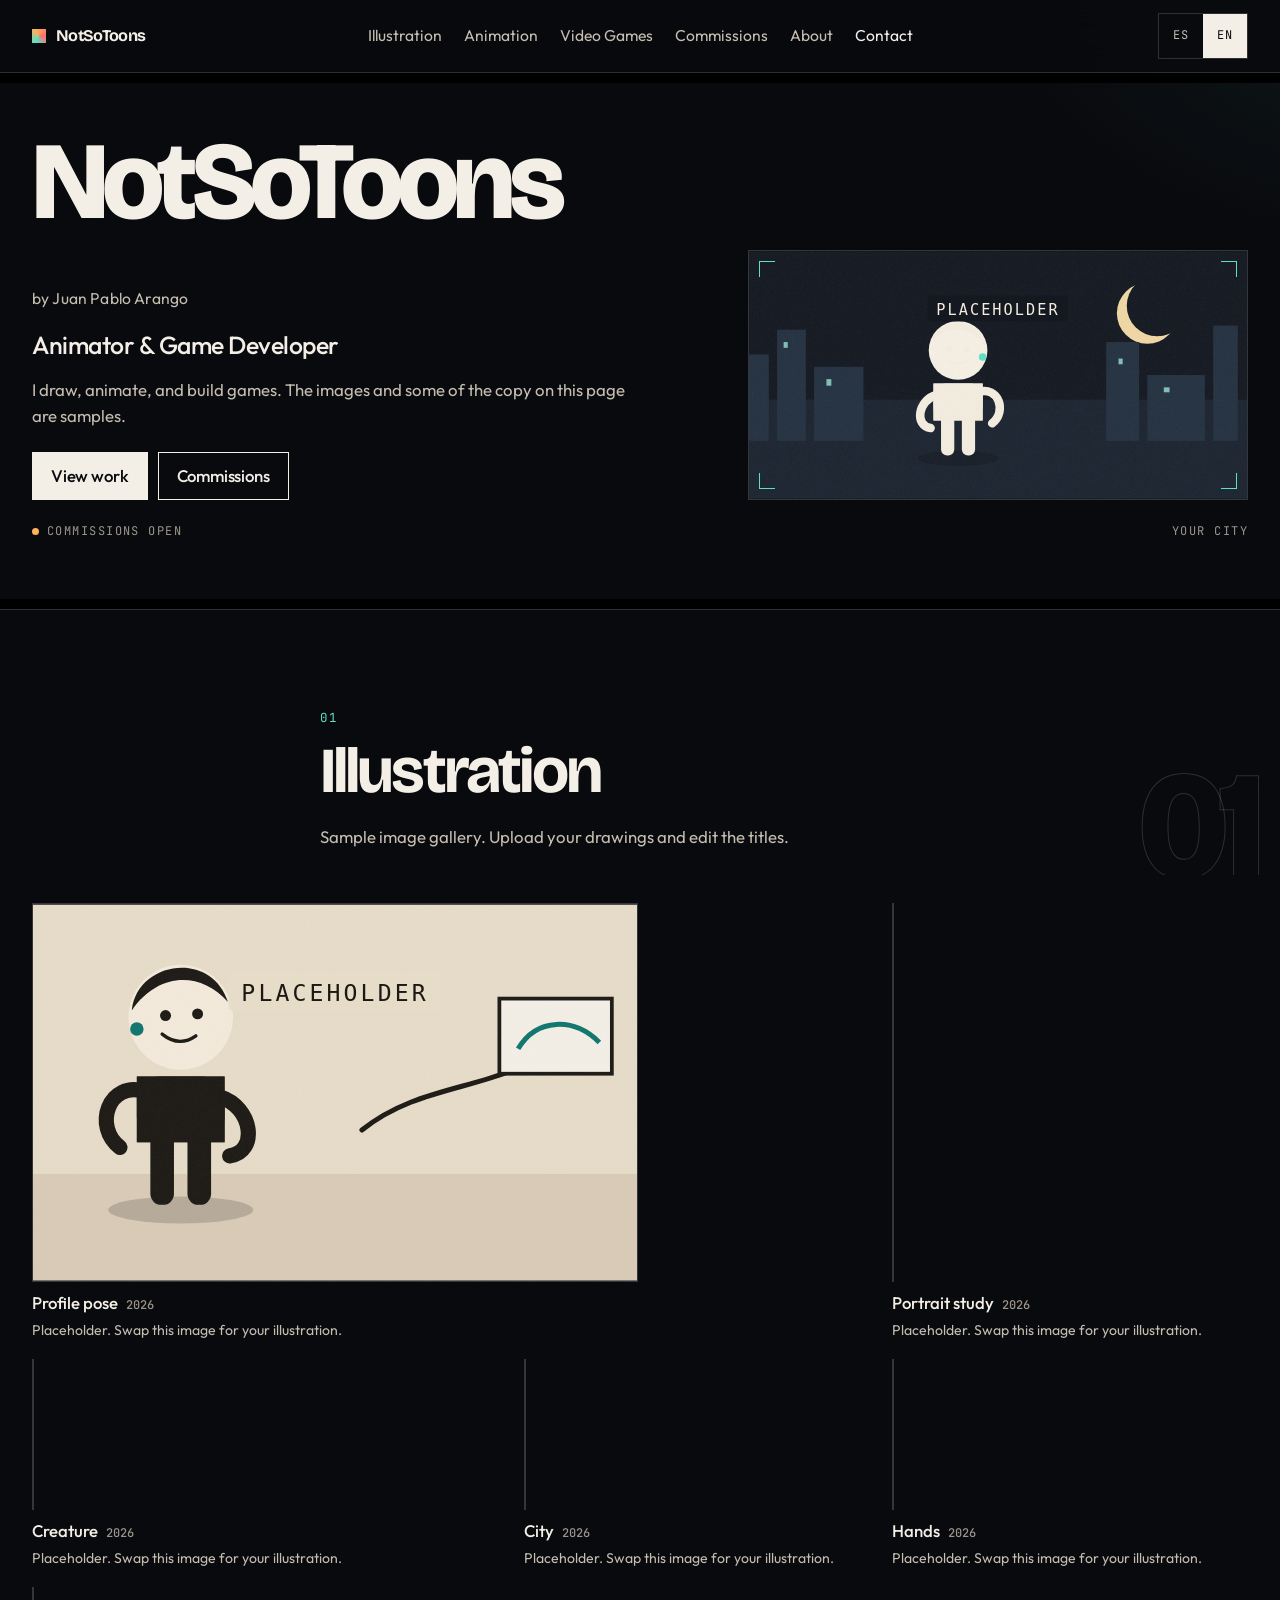
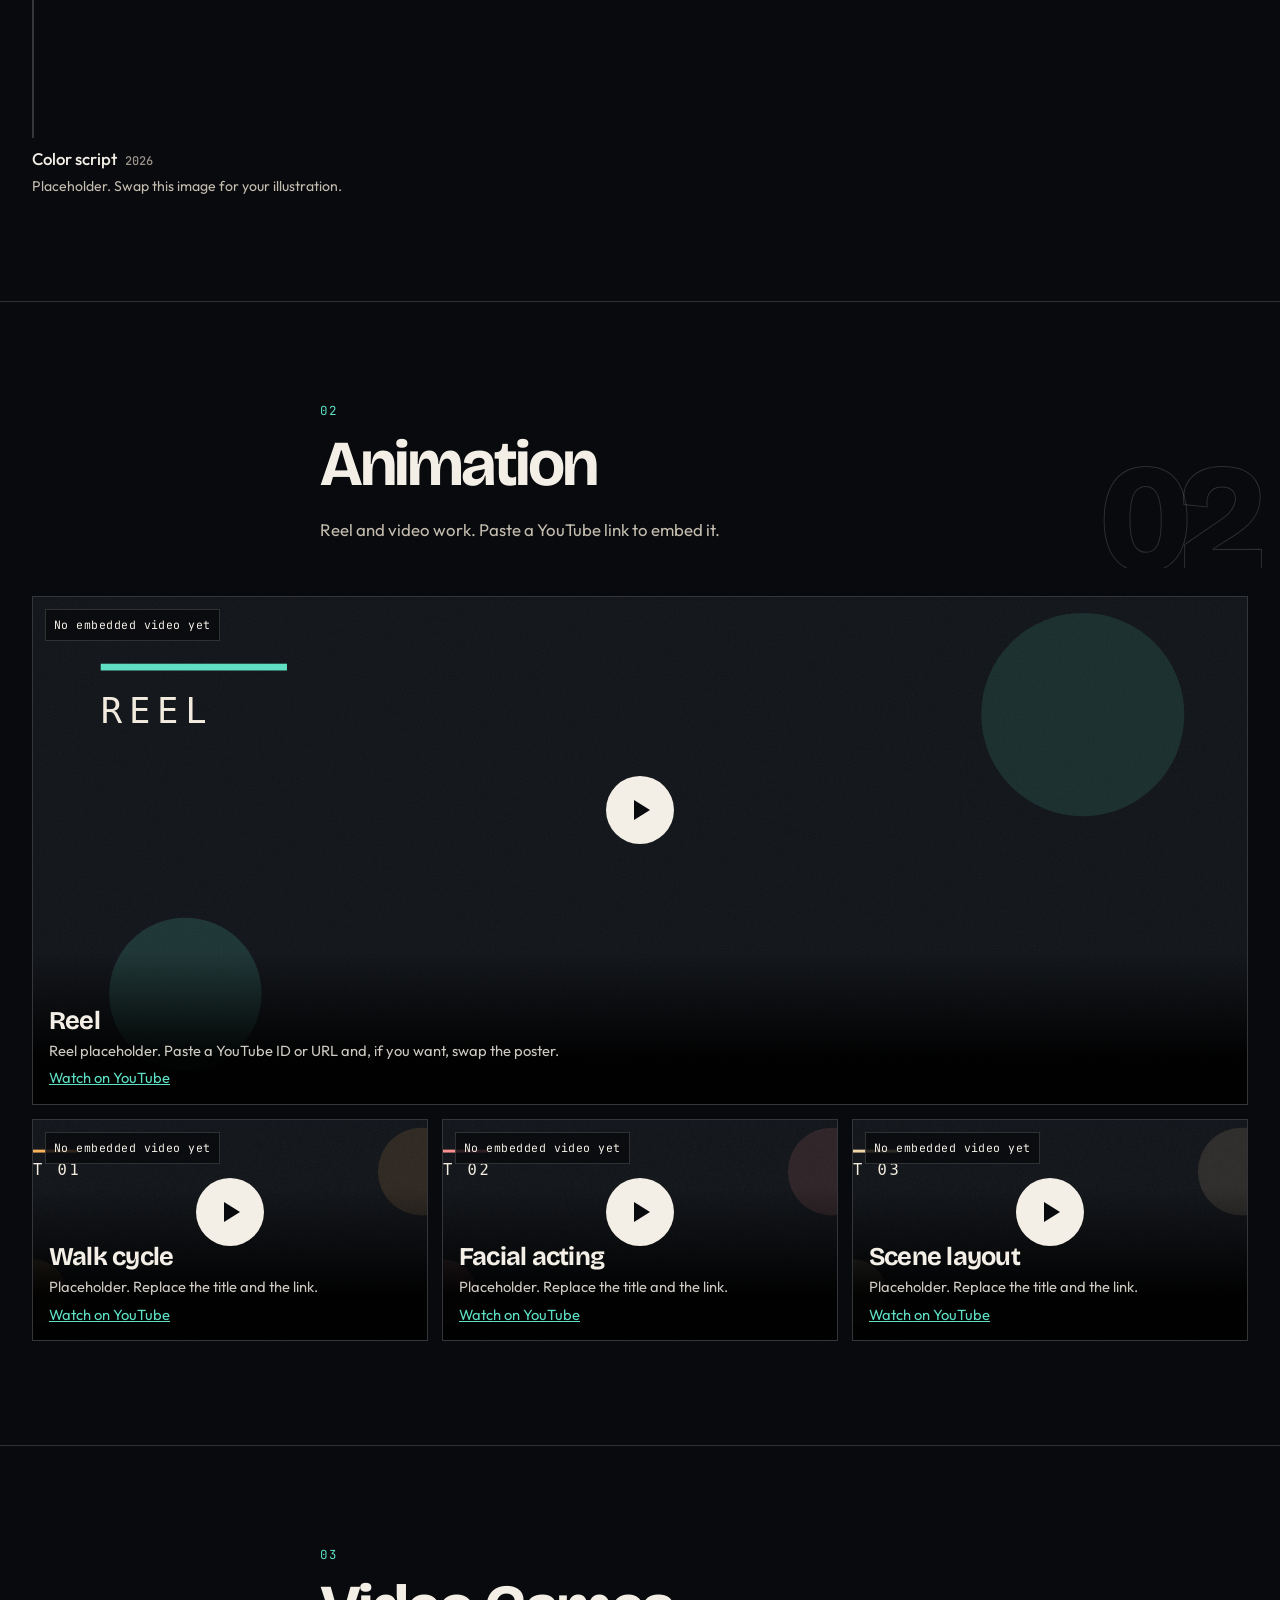
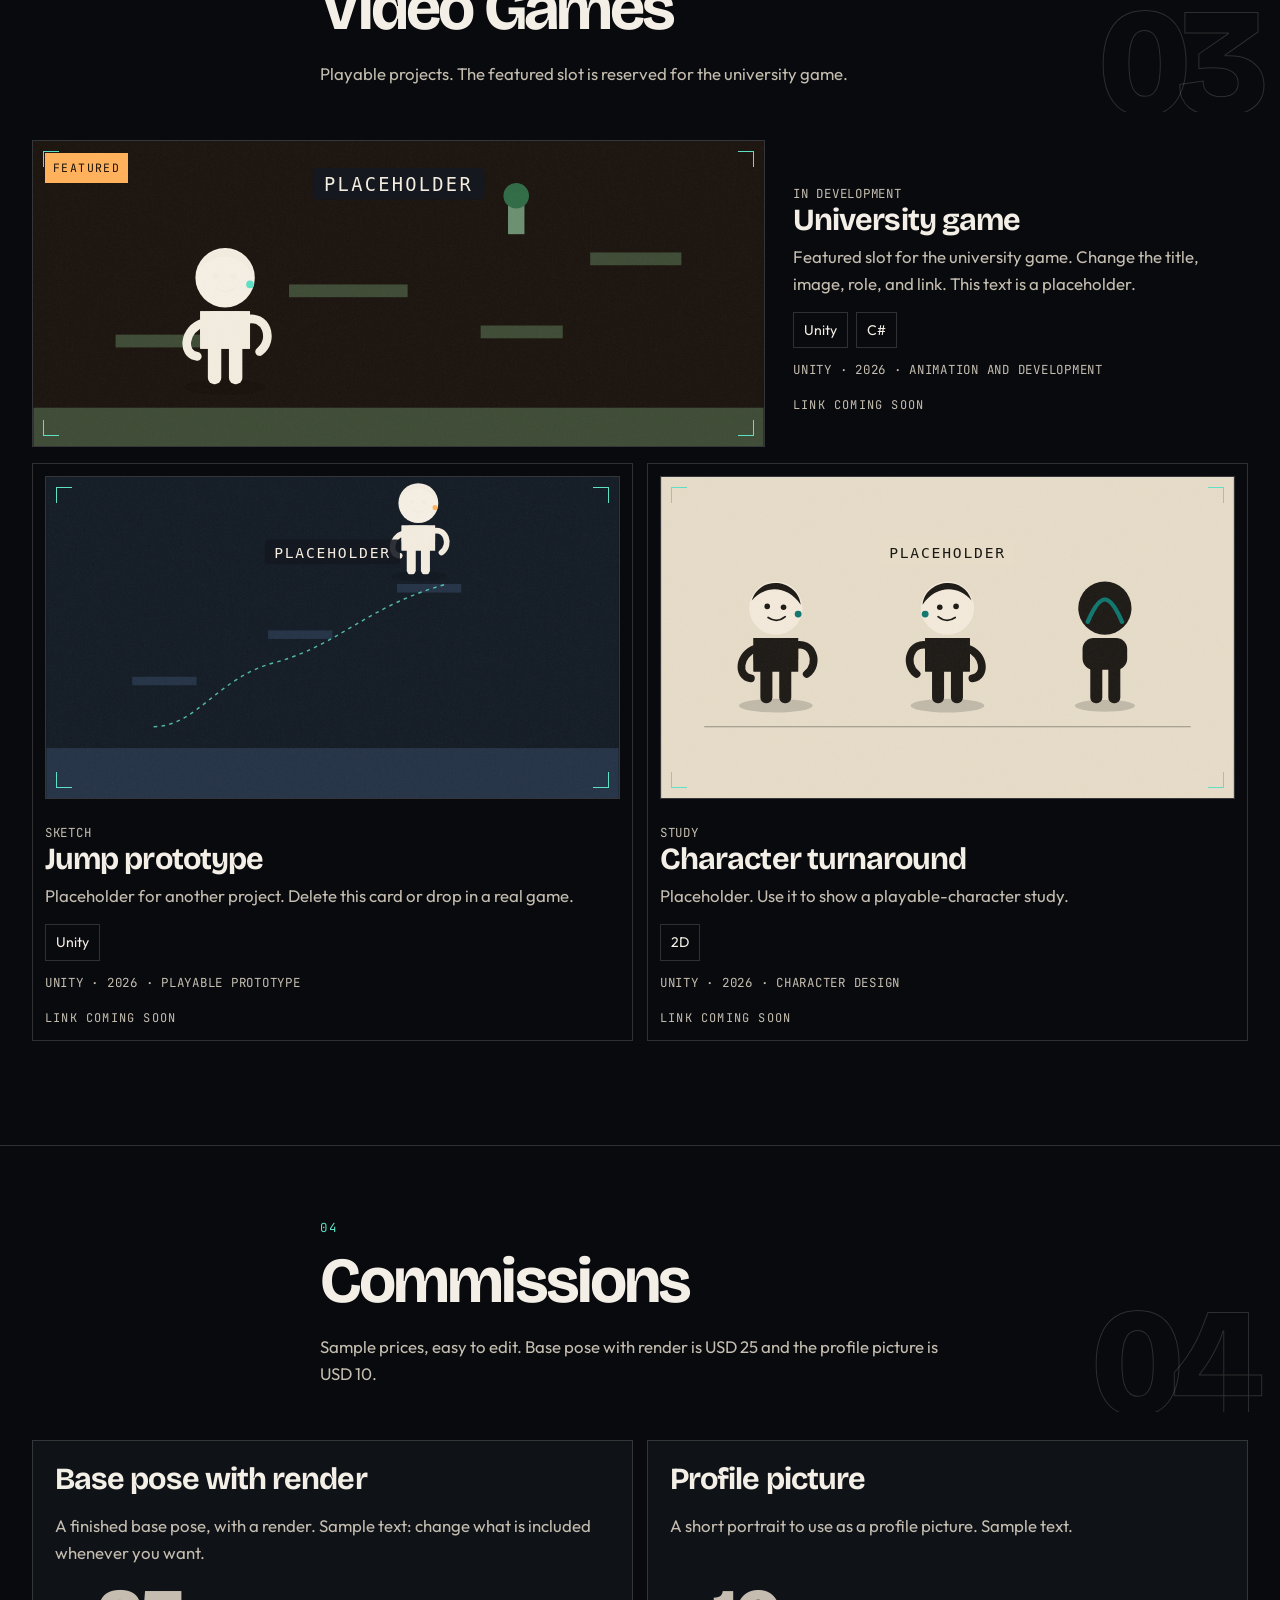
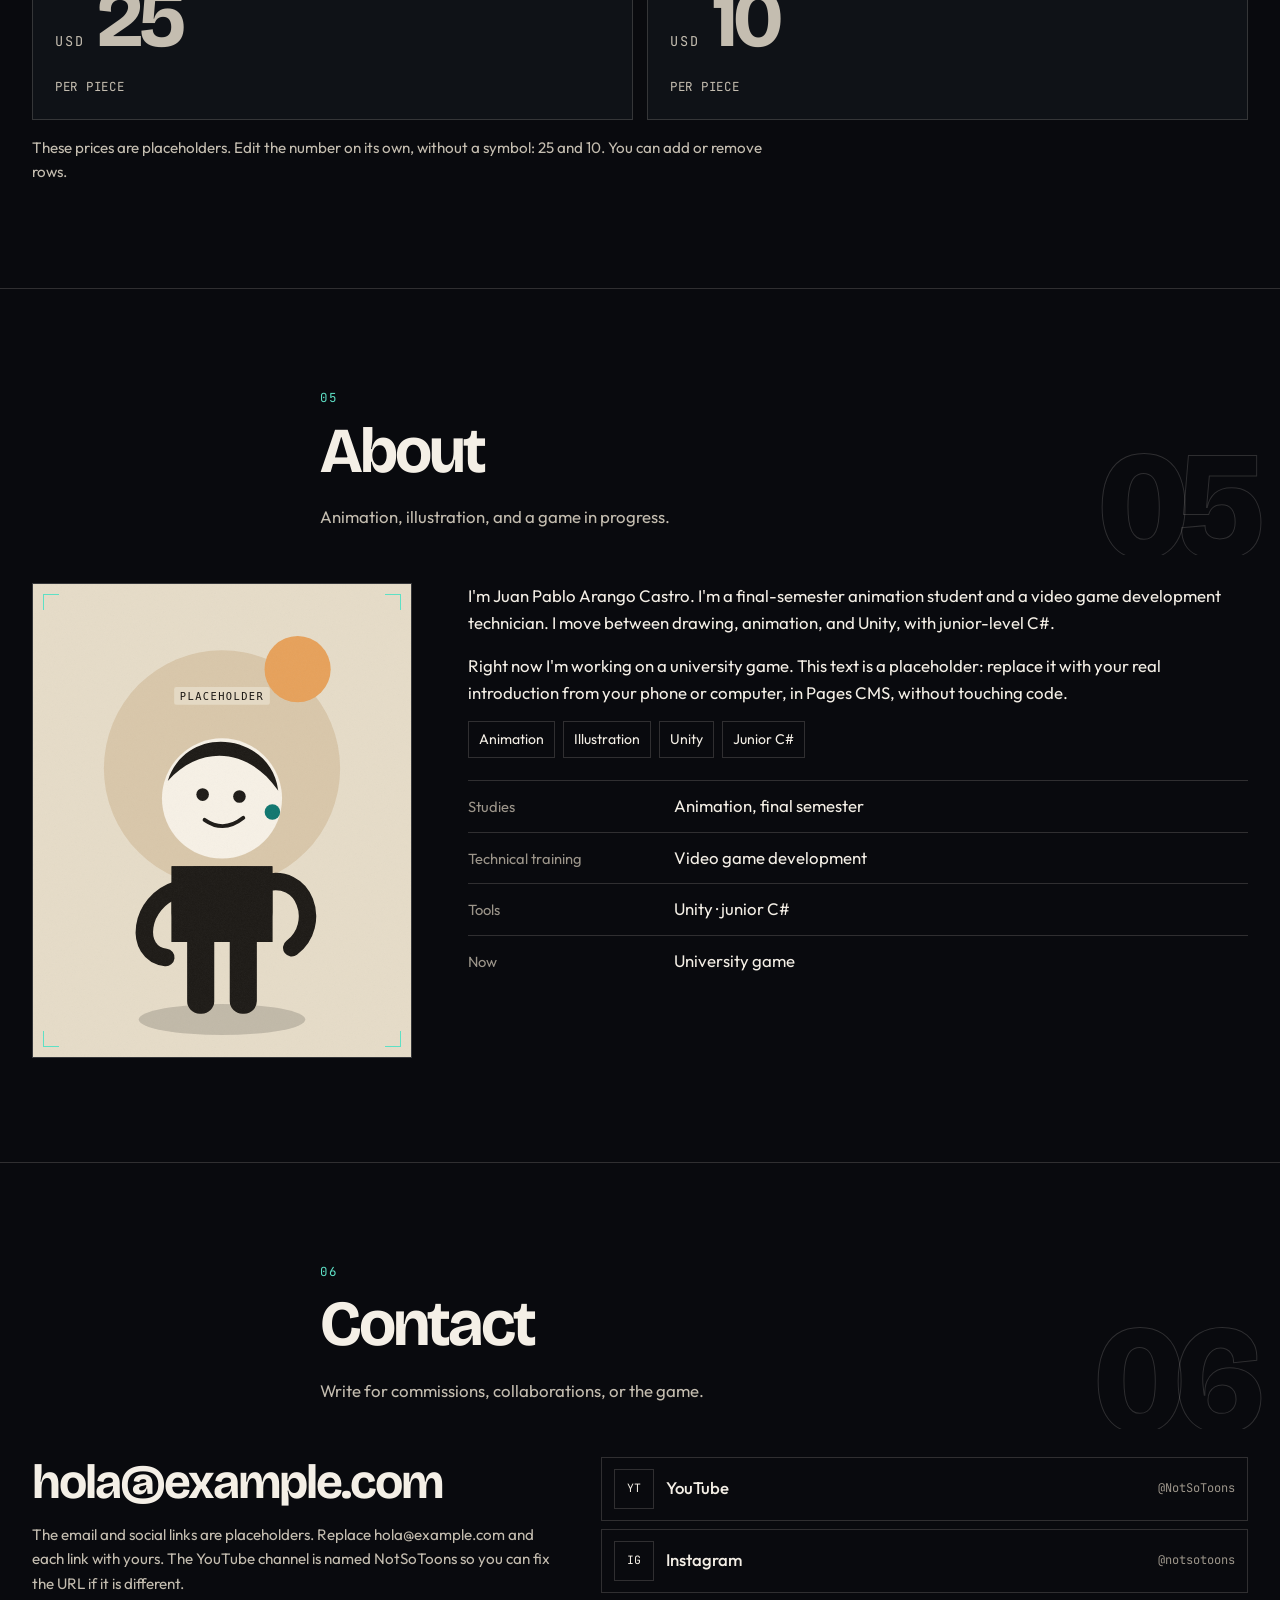
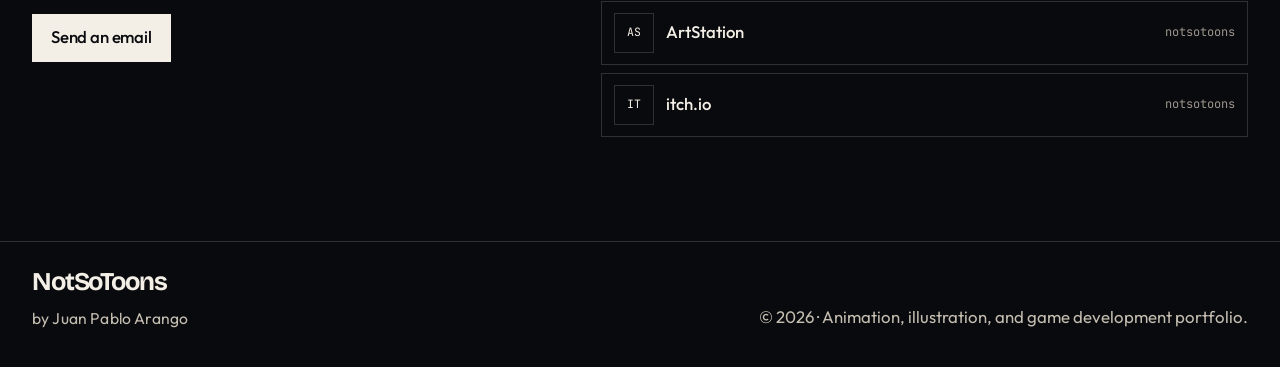
==== index.html @ 49930f0c "Add the bilingual NotSoToons portfolio. Static GitHub Pages site with Spanish/English detection, edi" ====
<!DOCTYPE html>
<html lang="en">
<head>
  <meta charset="utf-8">
  <meta name="viewport" content="width=device-width, initial-scale=1">
  <script>
    (function () {
      var saved = null;
      try { saved = localStorage.getItem("notsotoons-lang"); } catch (e) {}
      var navLang = navigator.language || (navigator.languages && navigator.languages[0]) || "";
      var lang = saved === "es" || saved === "en" ? saved : (String(navLang).toLowerCase().indexOf("es") === 0 ? "es" : "en");
      document.documentElement.lang = lang;
      document.documentElement.dataset.lang = lang;
    })();
  </script>
  <title>NotSoToons — Juan Pablo Arango</title>
  <meta name="description" content="Portafolio de Juan Pablo Arango (NotSoToons): ilustración, animación y videojuegos. Portfolio of illustration, animation, and game development.">
  <meta name="color-scheme" content="dark">
  <meta name="theme-color" content="#090a0e">
  <meta property="og:title" content="NotSoToons">
  <meta property="og:description" content="Portafolio de Juan Pablo Arango: ilustración, animación y videojuegos. Illustration, animation, and game development.">
  <meta property="og:type" content="website">
  <link rel="icon" href="favicon.svg" type="image/svg+xml">
  <link rel="preconnect" href="https://fonts.googleapis.com">
  <link rel="preconnect" href="https://fonts.gstatic.com" crossorigin>
  <link href="https://fonts.googleapis.com/css2?family=Bricolage+Grotesque:opsz,wght@12..96,600;12..96,700;12..96,800&family=JetBrains+Mono:wght@400;500&family=Outfit:wght@300;400;500;600&display=swap" rel="stylesheet">
  <link rel="stylesheet" href="css/styles.css">
</head>
<body>
  <a class="skip" href="#content">
    <span class="only-es">Saltar al contenido</span>
    <span class="only-en">Skip to content</span>
  </a>
  <header class="nav">
    <div class="nav-bar wrap">
      <a class="brand" href="#top">
        <span class="mark" aria-hidden="true"></span>
        <span class="brand-name">NotSoToons</span>
      </a>
      <nav id="nav-links" class="nav-links" aria-label="Secciones / Sections">
        <a href="#illustration" data-nav="illustration"><span class="only-es">Ilustración</span><span class="only-en">Illustration</span></a>
        <a href="#animation" data-nav="animation"><span class="only-es">Animación</span><span class="only-en">Animation</span></a>
        <a href="#games" data-nav="games"><span class="only-es">Videojuegos</span><span class="only-en">Video Games</span></a>
        <a href="#commissions" data-nav="commissions"><span class="only-es">Encargos</span><span class="only-en">Commissions</span></a>
        <a href="#about" data-nav="about"><span class="only-es">Acerca de</span><span class="only-en">About</span></a>
        <a href="#contact" data-nav="contact"><span class="only-es">Contacto</span><span class="only-en">Contact</span></a>
      </nav>
      <div class="nav-tools">
        <div class="lang" role="radiogroup" aria-label="Idioma / Language">
          <button type="button" role="radio" data-set-lang="es" aria-checked="false" aria-label="Español">ES</button>
          <button type="button" role="radio" data-set-lang="en" aria-checked="false" aria-label="English">EN</button>
        </div>
        <button class="menu-btn" type="button" aria-expanded="false" aria-controls="nav-links">
          <span class="bars" aria-hidden="true"></span>
          <span class="sr-only"><span class="only-es">Menú</span><span class="only-en">Menu</span></span>
        </button>
      </div>
    </div>
  </header>
  <main id="content" tabindex="-1">
    <p id="status" class="status">
      <span class="only-es">Cargando portafolio…</span>
      <span class="only-en">Loading portfolio…</span>
    </p>
    <div id="app"></div>
    <noscript>
      <p class="noscript">Activa JavaScript para ver el portafolio. / Enable JavaScript to view the portfolio.</p>
    </noscript>
  </main>
  <footer id="footer" class="site-footer"></footer>
  <dialog id="lightbox" aria-labelledby="lightbox-cap">
    <button type="button" class="lb-close" data-lightbox="close"><span class="only-es">Cerrar</span><span class="only-en">Close</span></button>
    <img id="lightbox-img" alt="">
    <figcaption id="lightbox-cap"></figcaption>
    <div class="lb-bar">
      <button type="button" data-lightbox="prev"><span class="only-es">Anterior</span><span class="only-en">Previous</span></button>
      <p class="lb-count" id="lightbox-count"></p>
      <button type="button" data-lightbox="next"><span class="only-es">Siguiente</span><span class="only-en">Next</span></button>
    </div>
  </dialog>
  <p id="lang-status" class="sr-only" aria-live="polite"></p>
  <script src="js/nts.js" defer></script>
  <script src="js/app.js" defer></script>
</body>
</html>
---- css/styles.css ----
:root {
  --bg: #090a0e;
  --bg-2: #12141a;
  --text: #f4efe6;
  --muted: #c4bdb0;
  --faint: #9c958a;
  --line: rgba(244, 239, 230, 0.16);
  --cyan: #5ee0c5;
  --amber: #ffb25b;
  --tick: #5ee0c5;
  --display: "Bricolage Grotesque", "Avenir Next", "Segoe UI", sans-serif;
  --body: "Outfit", "Avenir Next", "Segoe UI", sans-serif;
  --mono: "JetBrains Mono", ui-monospace, SFMono-Regular, Menlo, Consolas, monospace;
  --wrap: 1480px;
  --nav: 72px;
  color-scheme: dark;
}

* { box-sizing: border-box; }

html { scroll-behavior: smooth; }

body {
  margin: 0;
  background:
    radial-gradient(900px 420px at 8% -10%, rgba(255, 178, 91, 0.09), transparent 55%),
    radial-gradient(800px 480px at 110% 0%, rgba(94, 224, 197, 0.07), transparent 50%),
    var(--bg);
  color: var(--text);
  font-family: var(--body);
  font-size: 1.05rem;
  line-height: 1.6;
  font-weight: 400;
  overflow-x: clip;
  padding-left: env(safe-area-inset-left);
  padding-right: env(safe-area-inset-right);
}

img { max-width: 100%; display: block; }

button, input { font: inherit; color: inherit; }

a { color: inherit; }

h1, h2, h3, p { margin: 0; }

::selection { background: var(--cyan); color: #08211c; }

:focus-visible {
  outline: 2px solid var(--cyan);
  outline-offset: 3px;
}

.skip {
  position: absolute;
  left: 12px;
  top: -48px;
  z-index: 80;
  background: var(--text);
  color: var(--bg);
  padding: 10px 14px;
  text-decoration: none;
}

.skip:focus { top: 12px; }

.sr-only {
  position: absolute;
  width: 1px;
  height: 1px;
  padding: 0;
  margin: -1px;
  overflow: hidden;
  clip: rect(0, 0, 0, 0);
  white-space: nowrap;
  border: 0;
}

html[data-lang="es"] .only-en { display: none; }
html[data-lang="en"] .only-es { display: none; }

.wrap {
  width: min(var(--wrap), calc(100% - 32px));
  margin-inline: auto;
}

@media (min-width: 800px) {
  .wrap { width: min(var(--wrap), calc(100% - 64px)); }
}

.nav {
  position: sticky;
  top: 0;
  z-index: 40;
  background: rgba(9, 10, 14, 0.92);
  backdrop-filter: blur(16px);
  -webkit-backdrop-filter: blur(16px);
  border-bottom: 1px solid var(--line);
  padding-top: env(safe-area-inset-top);
}

.nav-bar {
  position: relative;
  display: flex;
  align-items: center;
  gap: 12px;
  min-height: var(--nav);
}

.brand {
  display: inline-flex;
  align-items: center;
  gap: 10px;
  text-decoration: none;
  min-width: 0;
  margin-right: auto;
}

.mark {
  width: 14px;
  height: 14px;
  flex: 0 0 auto;
  background: conic-gradient(from 210deg, var(--cyan), var(--amber), #ff6d6d, var(--cyan));
}

.brand-name {
  font-family: var(--display);
  font-weight: 700;
  letter-spacing: -0.04em;
  font-size: 1.02rem;
  white-space: nowrap;
}

.nav-tools { display: flex; align-items: center; gap: 8px; flex: 0 0 auto; }

.lang {
  display: inline-flex;
  border: 1px solid var(--line);
}

.lang button {
  min-width: 44px;
  min-height: 44px;
  border: 0;
  background: transparent;
  color: var(--muted);
  font-family: var(--mono);
  font-size: 0.75rem;
  letter-spacing: 0.08em;
  cursor: pointer;
}

.lang button[aria-checked="true"],
html[data-lang="es"] .lang [data-set-lang="es"],
html[data-lang="en"] .lang [data-set-lang="en"] {
  background: var(--text);
  color: var(--bg);
}

.menu-btn {
  width: 44px;
  height: 44px;
  display: grid;
  place-items: center;
  border: 1px solid var(--line);
  background: transparent;
  cursor: pointer;
}

.bars {
  width: 16px;
  height: 1px;
  background: currentColor;
  box-shadow: 0 -5px 0 currentColor, 0 5px 0 currentColor;
  display: block;
}

body.nav-open .bars { box-shadow: none; transform: rotate(45deg); }

body.nav-open .bars::after {
  content: "";
  display: block;
  width: 16px;
  height: 1px;
  background: currentColor;
  transform: rotate(90deg);
}

.nav-links {
  display: none;
  position: absolute;
  left: 0;
  right: 0;
  top: 100%;
  flex-direction: column;
  background: #090a0e;
  border-bottom: 1px solid var(--line);
  padding: 6px 22px 16px;
  z-index: 41;
}

body.nav-open .nav-links { display: flex; }

.nav-links a {
  text-decoration: none;
  padding: 14px 0;
  border-bottom: 1px solid var(--line);
  font-family: var(--display);
  font-size: 1.45rem;
  letter-spacing: -0.03em;
}

.nav-links a.is-active { color: var(--cyan); }

@media (min-width: 1100px) {
  .nav-bar {
    display: grid;
    grid-template-columns: 1fr auto 1fr;
    gap: 20px;
  }

  .brand { margin-right: 0; }

  .nav-tools { justify-self: end; }

  .menu-btn { display: none; }

  .nav-links {
    display: flex;
    position: static;
    flex-direction: row;
    align-items: center;
    gap: 22px;
    background: transparent;
    border: 0;
    padding: 0;
  }

  .nav-links a {
    padding: 0;
    border: 0;
    font-family: var(--body);
    font-size: 0.98rem;
    letter-spacing: 0;
    color: var(--muted);
  }

  .nav-links a.is-active { color: var(--text); }
}

.status, .noscript {
  min-height: 30vh;
  display: grid;
  place-items: center;
  text-align: center;
  color: var(--muted);
  padding: 48px 16px;
}

.status.is-error { color: #ffb4a8; }

.hero {
  display: flex;
  flex-direction: column;
  justify-content: center;
  padding: 28px 0 36px;
}

@media (min-width: 1100px) {
  .hero {
    min-height: min(calc(100vw / 2.39), 92vh);
    padding: 18px 0 22px;
    box-shadow: inset 0 10px 0 #000, inset 0 -10px 0 #000;
  }
}

.hero-title {
  font-family: var(--display);
  font-weight: 800;
  font-size: clamp(2.7rem, 8.6vw, 8.2rem);
  line-height: 0.84;
  letter-spacing: -0.055em;
  white-space: nowrap;
}

.hero-grid {
  display: grid;
  gap: 22px;
  margin-top: 18px;
}

@media (min-width: 1100px) {
  .hero-grid {
    grid-template-columns: minmax(0, 1.15fr) minmax(280px, 0.85fr);
    gap: 40px;
    align-items: end;
    margin-top: 22px;
  }
}

.credit {
  margin-top: 12px;
  color: var(--muted);
  font-size: 0.98rem;
  letter-spacing: 0.01em;
}

.tagline {
  margin-top: 14px;
  font-size: clamp(1.15rem, 2vw, 1.55rem);
  font-weight: 500;
  letter-spacing: -0.02em;
}

.hero-lead {
  margin-top: 12px;
  max-width: 38rem;
  color: var(--muted);
}

.cta-row {
  display: flex;
  flex-wrap: wrap;
  gap: 10px;
  margin-top: 22px;
}

.btn {
  display: inline-flex;
  align-items: center;
  justify-content: center;
  min-height: 48px;
  padding: 0 18px;
  background: var(--text);
  color: var(--bg);
  text-decoration: none;
  border: 1px solid var(--text);
  font-weight: 500;
  letter-spacing: -0.01em;
}

.btn.ghost { background: transparent; color: var(--text); }

@media (hover: hover) {
  .btn:hover { background: transparent; color: var(--text); }
  .btn.ghost:hover { background: var(--text); color: var(--bg); }
}

.hero-frame,
.feature-media,
.frame,
.player {
  position: relative;
  overflow: hidden;
  background: #101218;
  border: 1px solid var(--line);
}

.hero-frame { aspect-ratio: 16 / 9; }

@media (min-width: 1100px) {
  .hero-frame { aspect-ratio: 2 / 1; }
}

.hero-frame img,
.feature-media img,
.frame img,
.player img {
  position: absolute;
  inset: 0;
  width: 100%;
  height: 100%;
  object-fit: cover;
}

img.is-broken { opacity: 0; }

.hero-foot {
  display: flex;
  flex-wrap: wrap;
  gap: 8px 22px;
  justify-content: space-between;
  margin-top: 22px;
  color: var(--faint);
  font-family: var(--mono);
  font-size: 0.75rem;
  letter-spacing: 0.12em;
  text-transform: uppercase;
}

.avail { display: inline-flex; align-items: center; gap: 8px; }

.dot {
  width: 7px;
  height: 7px;
  border-radius: 50%;
  background: var(--amber);
}

.marks::before {
  content: "";
  position: absolute;
  inset: 10px;
  z-index: 1;
  pointer-events: none;
  background:
    linear-gradient(var(--tick), var(--tick)) left top / 16px 1px no-repeat,
    linear-gradient(var(--tick), var(--tick)) left top / 1px 16px no-repeat,
    linear-gradient(var(--tick), var(--tick)) right top / 16px 1px no-repeat,
    linear-gradient(var(--tick), var(--tick)) right top / 1px 16px no-repeat,
    linear-gradient(var(--tick), var(--tick)) left bottom / 16px 1px no-repeat,
    linear-gradient(var(--tick), var(--tick)) left bottom / 1px 16px no-repeat,
    linear-gradient(var(--tick), var(--tick)) right bottom / 16px 1px no-repeat,
    linear-gradient(var(--tick), var(--tick)) right bottom / 1px 16px no-repeat;
}

.block { scroll-margin-top: 84px; }

.chapter {
  position: relative;
  overflow: hidden;
  padding: 3.25rem 0 0.35rem;
  border-top: 1px solid var(--line);
}

@media (min-width: 1100px) {
  .chapter {
    min-height: clamp(200px, calc(100vw / 4.8), 300px);
    display: flex;
    align-items: flex-end;
    padding: 1.4rem 0 1.5rem;
  }
}

.index-small {
  margin: 0;
  font-family: var(--mono);
  font-size: 0.78rem;
  letter-spacing: 0.16em;
  color: var(--cyan);
}

.index-giant { display: none; }

@media (min-width: 1100px) {
  .index-giant {
    display: block;
    position: absolute;
    right: 2vw;
    bottom: -0.06em;
    margin: 0;
    font-family: var(--display);
    font-weight: 800;
    font-size: clamp(6rem, 12vw, 11rem);
    line-height: 0.75;
    letter-spacing: -0.07em;
    color: transparent;
    -webkit-text-stroke: 1px rgba(244, 239, 230, 0.16);
    pointer-events: none;
    user-select: none;
  }
}

.chapter h2,
.footer-brand {
  font-family: var(--display);
  font-weight: 700;
  letter-spacing: -0.045em;
  line-height: 0.95;
}

.chapter h2 {
  margin: 0.2em 0 0.35em;
  font-size: clamp(2.4rem, 5vw, 4.7rem);
  max-width: 12ch;
}

.chapter-copy { position: relative; z-index: 1; max-width: 40rem; }

.lead { max-width: 40rem; color: var(--muted); }

.section-body { padding: 22px 0 72px; }

@media (min-width: 1100px) {
  .section-body { padding: 28px 0 104px; }
}

.gallery {
  list-style: none;
  margin: 0;
  padding: 0;
  display: grid;
  gap: 22px;
}

.gallery li { min-width: 0; }

.shot {
  width: 100%;
  padding: 0;
  border: 0;
  background: transparent;
  color: inherit;
  text-align: left;
  cursor: zoom-in;
  display: flex;
  flex-direction: column;
  gap: 8px;
}

.frame { aspect-ratio: 4 / 3; }

.gallery li:first-child .frame { aspect-ratio: 16 / 10; }

.cap { display: grid; gap: 2px; }
.cap-title { font-weight: 500; }
.year { color: var(--faint); font-family: var(--mono); font-size: 0.75rem; margin-left: 8px; }
.cap-meta {
  color: var(--muted);
  font-size: 0.88rem;
  display: -webkit-box;
  -webkit-line-clamp: 2;
  -webkit-box-orient: vertical;
  overflow: hidden;
}

@media (min-width: 720px) and (max-width: 1099px) {
  .gallery { grid-template-columns: 1fr 1fr; gap: 18px; }
  .gallery li:nth-child(1) { grid-column: 1 / -1; }
}

@media (min-width: 1100px) {
  .gallery {
    grid-template-columns: 1.35fr 1fr 1fr;
    grid-auto-rows: minmax(210px, 16vw);
    gap: 18px 12px;
  }

  .gallery li:nth-child(1) { grid-column: 1 / 3; grid-row: 1 / span 2; }
  .gallery li:nth-child(2) { grid-column: 3; grid-row: 1 / span 2; }
  .gallery li:nth-child(3) { grid-column: 1; grid-row: 3; }
  .gallery li:nth-child(4) { grid-column: 2; grid-row: 3; }
  .gallery li:nth-child(5) { grid-column: 3; grid-row: 3; }
  .gallery li:nth-child(6) { grid-column: 1 / span 2; grid-row: 4; }
  .gallery li:nth-child(n + 7) { grid-column: auto; grid-row: auto; }

  .gallery li { display: flex; }
  .shot { flex: 1; min-height: 0; }
  .frame { flex: 1; aspect-ratio: auto; min-height: 140px; }
}

@media (hover: hover) {
  .shot img { transition: transform 0.5s ease; }
  .shot:hover img { transform: scale(1.04); }
}

.reel-player { aspect-ratio: 16 / 9; }
.card-player { aspect-ratio: 16 / 9; }

@media (min-width: 1100px) {
  .reel-player { aspect-ratio: 2.39 / 1; }
}

.video-grid {
  display: grid;
  gap: 14px;
  margin-top: 14px;
}

@media (min-width: 800px) {
  .video-grid { grid-template-columns: 1fr 1fr; }
}

@media (min-width: 1100px) {
  .video-grid { grid-template-columns: 1fr 1fr 1fr; }
}

.play {
  position: absolute;
  left: 50%;
  top: 42%;
  transform: translate(-50%, -50%);
  z-index: 3;
  width: 68px;
  height: 68px;
  border: 0;
  border-radius: 50%;
  background: var(--text);
  color: var(--bg);
  display: grid;
  place-items: center;
  cursor: pointer;
}

.tri {
  width: 0;
  height: 0;
  border-left: 16px solid currentColor;
  border-top: 10px solid transparent;
  border-bottom: 10px solid transparent;
  margin-left: 3px;
}

.player-copy {
  position: absolute;
  left: 0;
  right: 0;
  bottom: 0;
  z-index: 2;
  padding: 56px 16px 14px;
  background: linear-gradient(transparent, rgba(0, 0, 0, 0.94) 70%);
  display: grid;
  gap: 4px;
}

.player-copy h3 {
  font-family: var(--display);
  font-size: clamp(1.25rem, 2vw, 1.8rem);
  letter-spacing: -0.03em;
  line-height: 1.05;
}

.player-copy p {
  margin: 0;
  color: rgba(244, 239, 230, 0.84);
  font-size: 0.92rem;
}

.card-player .player-copy p,
.reel-player .player-copy p {
  display: -webkit-box;
  -webkit-line-clamp: 2;
  -webkit-box-orient: vertical;
  overflow: hidden;
}

.pending {
  position: absolute;
  top: 12px;
  left: 12px;
  z-index: 2;
  margin: 0;
  max-width: calc(100% - 24px);
  padding: 6px 8px;
  background: rgba(9, 10, 14, 0.84);
  border: 1px solid var(--line);
  font-family: var(--mono);
  font-size: 0.72rem;
  letter-spacing: 0.04em;
}

.text-link { color: var(--cyan); font-size: 0.92rem; }
.text-link:hover { color: var(--text); }

.player.is-playing .play,
.player.is-playing .player-copy,
.player.is-playing .pending,
.player.is-playing img,
.player.is-playing::before { visibility: hidden; }

.player iframe {
  position: absolute;
  inset: 0;
  width: 100%;
  height: 100%;
  border: 0;
  z-index: 4;
}

.feature {
  display: grid;
  gap: 16px;
  margin-bottom: 16px;
}

@media (min-width: 1100px) {
  .feature {
    grid-template-columns: 1.45fr 0.9fr;
    gap: 28px;
    align-items: center;
  }
}

.feature-media { aspect-ratio: 16 / 9; }

@media (min-width: 1100px) {
  .feature > .feature-media { aspect-ratio: 2.39 / 1; }
}

.badge {
  position: absolute;
  top: 12px;
  left: 12px;
  z-index: 2;
  background: var(--amber);
  color: #1a1208;
  font-family: var(--mono);
  font-size: 0.72rem;
  letter-spacing: 0.12em;
  text-transform: uppercase;
  padding: 6px 8px;
}

.feature-copy h3,
.game-card h3,
.price-card h3 {
  font-family: var(--display);
  font-weight: 700;
  letter-spacing: -0.03em;
  font-size: clamp(1.7rem, 2.4vw, 2.4rem);
  line-height: 1.05;
  margin-bottom: 8px;
}

.feature-copy p,
.game-card p { color: var(--muted); }

.game-meta, .unit {
  margin-top: 12px;
  font-family: var(--mono);
  font-size: 0.78rem;
  letter-spacing: 0.06em;
  text-transform: uppercase;
  color: var(--faint);
}

.tags, .skills { display: flex; flex-wrap: wrap; gap: 8px; list-style: none; margin: 14px 0 0; padding: 0; }

.tags li, .skills li {
  border: 1px solid var(--line);
  padding: 6px 10px;
  font-size: 0.88rem;
}

.soon {
  margin-top: 16px;
  color: var(--faint);
  font-family: var(--mono);
  font-size: 0.75rem;
  letter-spacing: 0.1em;
  text-transform: uppercase;
}

.game-grid { display: grid; gap: 14px; }

@media (min-width: 800px) {
  .game-grid { grid-template-columns: 1fr 1fr; }
}

.game-card {
  border: 1px solid var(--line);
  padding: 12px;
  display: grid;
  gap: 12px;
  align-content: start;
}

.game-card .feature-media { aspect-ratio: 16 / 9; }

.prices { display: grid; gap: 14px; }

@media (min-width: 800px) {
  .prices { grid-template-columns: 1fr 1fr; }
}

.price-card {
  min-height: 280px;
  padding: 22px;
  border: 1px solid var(--line);
  background: rgba(18, 20, 26, 0.75);
  display: flex;
  flex-direction: column;
  gap: 10px;
}

.price-card p { color: var(--muted); }

.amount {
  display: flex;
  align-items: baseline;
  gap: 12px;
  margin-top: auto;
  color: var(--text);
}

.currency {
  font-family: var(--mono);
  font-size: 0.85rem;
  letter-spacing: 0.14em;
}

.num {
  font-family: var(--display);
  font-weight: 700;
  font-size: clamp(3.4rem, 7vw, 5.2rem);
  letter-spacing: -0.05em;
  line-height: 0.85;
}

.fine-print { margin-top: 16px; color: var(--muted); max-width: 46rem; font-size: 0.95rem; }

.about-grid, .contact-grid {
  display: grid;
  gap: 28px;
}

@media (min-width: 900px) {
  .about-grid { grid-template-columns: minmax(220px, 380px) minmax(0, 1fr); gap: 56px; align-items: start; }
  .contact-grid { grid-template-columns: minmax(0, 0.9fr) minmax(0, 1.1fr); gap: 40px; align-items: start; }
}

.portrait {
  aspect-ratio: 4 / 5;
  max-width: 460px;
}

.prose p { margin: 0 0 1em; }
.prose p:last-child { margin-bottom: 0; }

.facts { margin: 22px 0 0; }
.fact { display: grid; gap: 2px; border-top: 1px solid var(--line); padding: 12px 0; }
.fact dt { color: var(--faint); font-size: 0.92rem; }
.fact dd { margin: 0; }

@media (min-width: 700px) {
  .fact { grid-template-columns: 190px 1fr; gap: 16px; align-items: baseline; }
}

.email {
  font-family: var(--display);
  font-weight: 700;
  font-size: clamp(1.7rem, 4vw, 3rem);
  letter-spacing: -0.04em;
  line-height: 1.05;
  text-decoration: none;
  overflow-wrap: anywhere;
}

.contact-actions { margin-top: 18px; }

.socials { display: grid; gap: 8px; }

@media (min-width: 800px) {
  .contact-grid .socials { grid-template-columns: 1fr; }
}

.social {
  display: flex;
  align-items: center;
  gap: 12px;
  min-height: 64px;
  padding: 10px 12px;
  border: 1px solid var(--line);
  text-decoration: none;
}

@media (hover: hover) {
  .social:hover { background: rgba(244, 239, 230, 0.04); }
}

.net-mark {
  width: 40px;
  height: 40px;
  flex: 0 0 auto;
  display: grid;
  place-items: center;
  border: 1px solid var(--line);
  font-family: var(--mono);
  font-size: 0.72rem;
  letter-spacing: 0.04em;
}

.social-name { font-weight: 500; }
.handle {
  margin-left: auto;
  color: var(--faint);
  font-family: var(--mono);
  font-size: 0.75rem;
  overflow-wrap: anywhere;
  text-align: right;
}

.empty {
  border: 1px dashed var(--line);
  padding: 28px;
  color: var(--muted);
}

.site-footer {
  border-top: 1px solid var(--line);
  padding: 28px 0 calc(36px + env(safe-area-inset-bottom));
}

.footer-inner {
  display: flex;
  flex-wrap: wrap;
  gap: 12px 28px;
  justify-content: space-between;
  align-items: end;
}

.footer-brand { font-size: 1.6rem; }
.footer-note { color: var(--muted); max-width: 36rem; }

#lightbox {
  width: min(1080px, calc(100vw - 16px));
  max-height: min(92vh, 920px);
  margin: auto;
  padding: 0 0 8px;
  border: 1px solid var(--line);
  background: #07080c;
  color: var(--text);
  overflow: auto;
}

#lightbox::backdrop { background: rgba(0, 0, 0, 0.8); }

#lightbox img {
  width: 100%;
  max-height: 70vh;
  object-fit: contain;
  background: #000;
}

#lightbox figcaption { margin: 0; padding: 12px 14px 0; }

.lb-bar {
  display: flex;
  align-items: center;
  gap: 8px;
  padding: 10px;
}

.lb-bar button,
.lb-close {
  min-height: 44px;
  padding: 0 12px;
  background: transparent;
  color: var(--text);
  border: 1px solid var(--line);
  cursor: pointer;
}

.lb-count {
  flex: 1;
  text-align: center;
  font-family: var(--mono);
  font-size: 0.78rem;
  letter-spacing: 0.08em;
  color: var(--muted);
}

.lb-close {
  position: absolute;
  top: 8px;
  right: 8px;
  z-index: 2;
  background: rgba(7, 8, 12, 0.88);
}

@media (max-width: 380px) {
  .brand-name { font-size: 0.92rem; }
  .hero-title { letter-spacing: -0.06em; }
}

@media (prefers-reduced-motion: reduce) {
  html { scroll-behavior: auto; }
  *, *::before, *::after {
    animation: none !important;
    transition: none !important;
  }
}

@media print {
  .nav, .play, .lb-close, .menu-btn { display: none !important; }
  body { background: #fff; color: #111; }
  .hero { box-shadow: none; min-height: 0; }
}
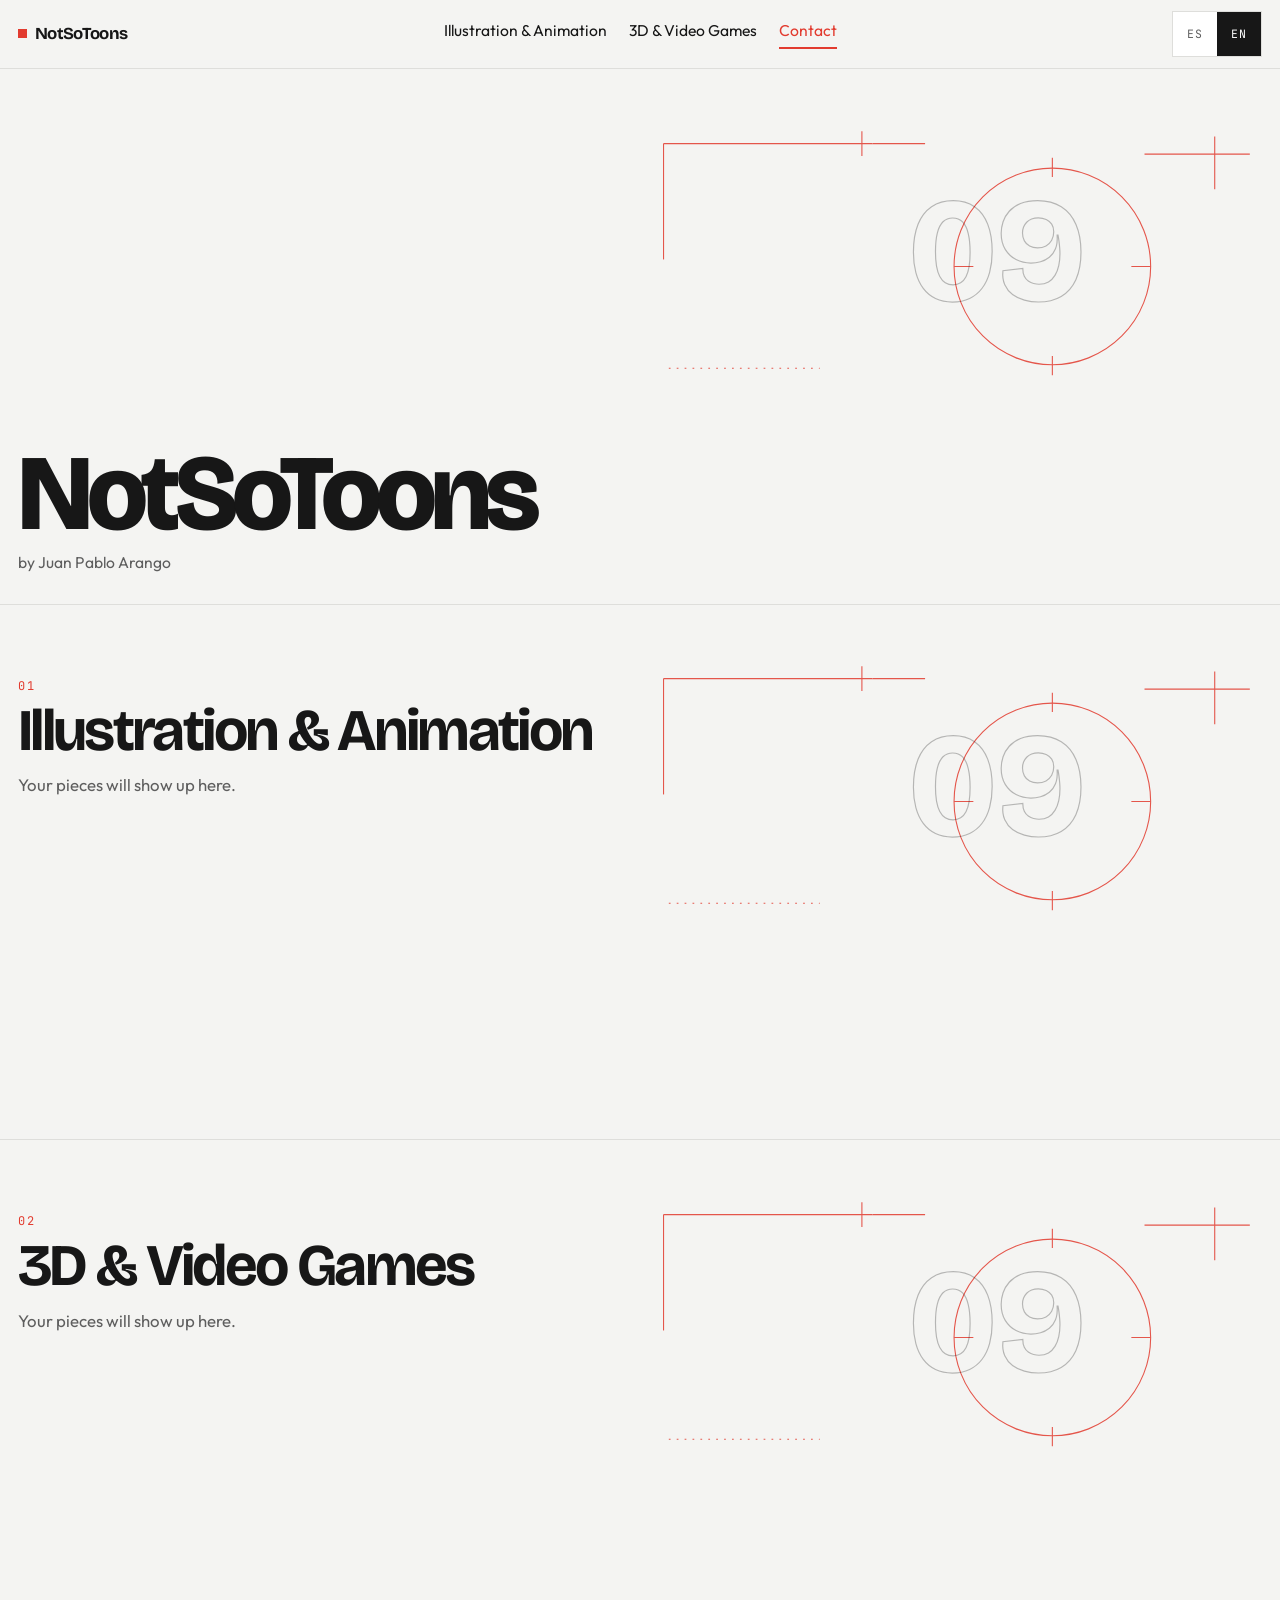
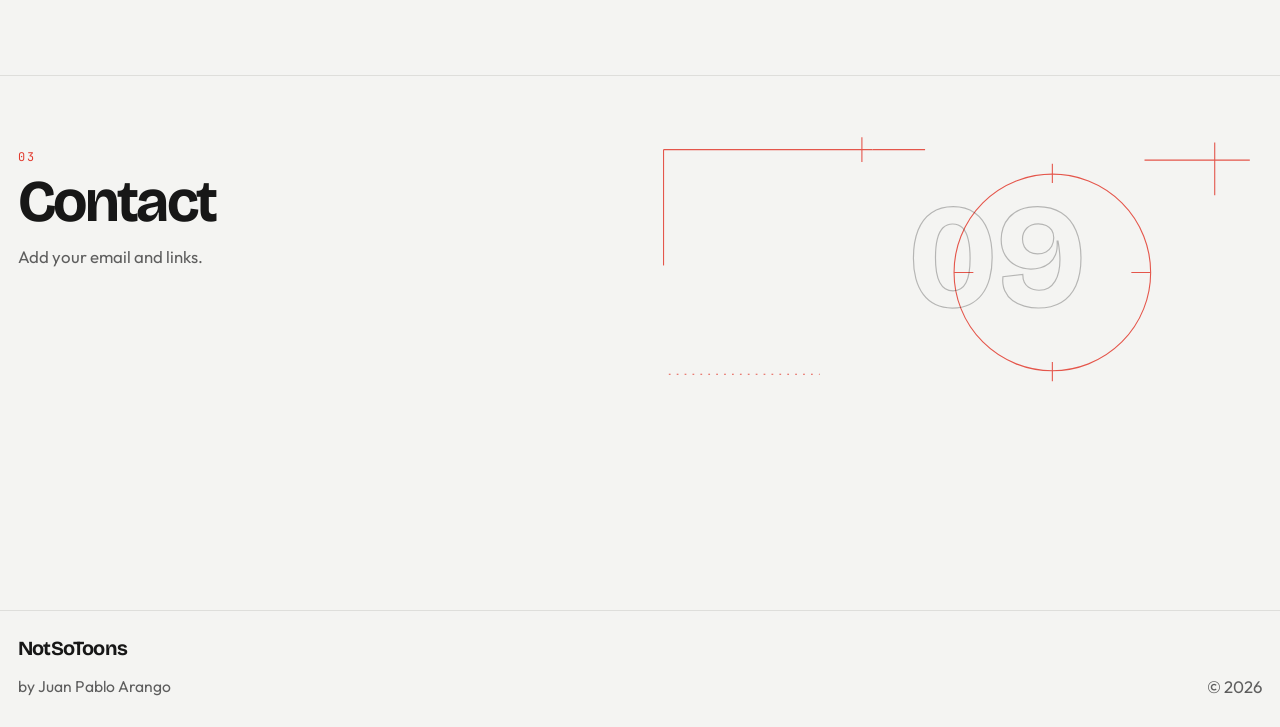
==== commit e6e448fb: "Redesign the portfolio as a light, wide cinema layout. Drop the sample pieces and extra sections. Ke" ====
--- a/index.html
+++ b/index.html
@@ -14,11 +14,11 @@
     })();
   </script>
   <title>NotSoToons — Juan Pablo Arango</title>
-  <meta name="description" content="Portafolio de Juan Pablo Arango (NotSoToons): ilustración, animación y videojuegos. Portfolio of illustration, animation, and game development.">
-  <meta name="color-scheme" content="dark">
-  <meta name="theme-color" content="#090a0e">
+  <meta name="description" content="Portafolio NotSoToons de Juan Pablo Arango. NotSoToons portfolio by Juan Pablo Arango.">
+  <meta name="color-scheme" content="light">
+  <meta name="theme-color" content="#f4f4f2">
   <meta property="og:title" content="NotSoToons">
-  <meta property="og:description" content="Portafolio de Juan Pablo Arango: ilustración, animación y videojuegos. Illustration, animation, and game development.">
+  <meta property="og:description" content="Portafolio NotSoToons de Juan Pablo Arango.">
   <meta property="og:type" content="website">
   <link rel="icon" href="favicon.svg" type="image/svg+xml">
   <link rel="preconnect" href="https://fonts.googleapis.com">
@@ -32,17 +32,11 @@
     <span class="only-en">Skip to content</span>
   </a>
   <header class="nav">
-    <div class="nav-bar wrap">
-      <a class="brand" href="#top">
-        <span class="mark" aria-hidden="true"></span>
-        <span class="brand-name">NotSoToons</span>
-      </a>
+    <div class="nav-bar bleed">
+      <a class="brand" href="#top"><span class="brand-name">NotSoToons</span></a>
       <nav id="nav-links" class="nav-links" aria-label="Secciones / Sections">
-        <a href="#illustration" data-nav="illustration"><span class="only-es">Ilustración</span><span class="only-en">Illustration</span></a>
-        <a href="#animation" data-nav="animation"><span class="only-es">Animación</span><span class="only-en">Animation</span></a>
-        <a href="#games" data-nav="games"><span class="only-es">Videojuegos</span><span class="only-en">Video Games</span></a>
-        <a href="#commissions" data-nav="commissions"><span class="only-es">Encargos</span><span class="only-en">Commissions</span></a>
-        <a href="#about" data-nav="about"><span class="only-es">Acerca de</span><span class="only-en">About</span></a>
+        <a href="#illustration" data-nav="illustration"><span class="only-es">Ilustración y animación</span><span class="only-en">Illustration &amp; Animation</span></a>
+        <a href="#threed" data-nav="threed"><span class="only-es">3D y videojuegos</span><span class="only-en">3D &amp; Video Games</span></a>
         <a href="#contact" data-nav="contact"><span class="only-es">Contacto</span><span class="only-en">Contact</span></a>
       </nav>
       <div class="nav-tools">
--- a/css/styles.css
+++ b/css/styles.css
@@ -1,19 +1,15 @@
 :root {
-  --bg: #090a0e;
-  --bg-2: #12141a;
-  --text: #f4efe6;
-  --muted: #c4bdb0;
-  --faint: #9c958a;
-  --line: rgba(244, 239, 230, 0.16);
-  --cyan: #5ee0c5;
-  --amber: #ffb25b;
-  --tick: #5ee0c5;
+  --bg: #f4f4f2;
+  --paper: #ffffff;
+  --ink: #171717;
+  --muted: #5e5e5e;
+  --line: #dededb;
+  --red: #e23b2f;
   --display: "Bricolage Grotesque", "Avenir Next", "Segoe UI", sans-serif;
   --body: "Outfit", "Avenir Next", "Segoe UI", sans-serif;
   --mono: "JetBrains Mono", ui-monospace, SFMono-Regular, Menlo, Consolas, monospace;
-  --wrap: 1480px;
-  --nav: 72px;
-  color-scheme: dark;
+  --nav: 68px;
+  color-scheme: light;
 }
 
 * { box-sizing: border-box; }
@@ -22,32 +18,26 @@
 
 body {
   margin: 0;
-  background:
-    radial-gradient(900px 420px at 8% -10%, rgba(255, 178, 91, 0.09), transparent 55%),
-    radial-gradient(800px 480px at 110% 0%, rgba(94, 224, 197, 0.07), transparent 50%),
-    var(--bg);
-  color: var(--text);
+  background: var(--bg);
+  color: var(--ink);
   font-family: var(--body);
   font-size: 1.05rem;
-  line-height: 1.6;
-  font-weight: 400;
+  line-height: 1.5;
   overflow-x: clip;
-  padding-left: env(safe-area-inset-left);
-  padding-right: env(safe-area-inset-right);
-}
-
-img { max-width: 100%; display: block; }
-
-button, input { font: inherit; color: inherit; }
+}
+
+img, video { max-width: 100%; display: block; }
+
+button { font: inherit; color: inherit; }
 
 a { color: inherit; }
 
 h1, h2, h3, p { margin: 0; }
 
-::selection { background: var(--cyan); color: #08211c; }
+::selection { background: var(--red); color: #fff; }
 
 :focus-visible {
-  outline: 2px solid var(--cyan);
+  outline: 2px solid var(--red);
   outline-offset: 3px;
 }
 
@@ -56,8 +46,8 @@
   left: 12px;
   top: -48px;
   z-index: 80;
-  background: var(--text);
-  color: var(--bg);
+  background: var(--ink);
+  color: #fff;
   padding: 10px 14px;
   text-decoration: none;
 }
@@ -79,22 +69,22 @@
 html[data-lang="es"] .only-en { display: none; }
 html[data-lang="en"] .only-es { display: none; }
 
-.wrap {
-  width: min(var(--wrap), calc(100% - 32px));
+.bleed {
+  width: calc(100% - 20px);
   margin-inline: auto;
 }
 
 @media (min-width: 800px) {
-  .wrap { width: min(var(--wrap), calc(100% - 64px)); }
+  .bleed { width: calc(100% - 36px); }
 }
 
 .nav {
   position: sticky;
   top: 0;
   z-index: 40;
-  background: rgba(9, 10, 14, 0.92);
-  backdrop-filter: blur(16px);
-  -webkit-backdrop-filter: blur(16px);
+  background: rgba(244, 244, 242, 0.94);
+  backdrop-filter: blur(14px);
+  -webkit-backdrop-filter: blur(14px);
   border-bottom: 1px solid var(--line);
   padding-top: env(safe-area-inset-top);
 }
@@ -111,24 +101,27 @@
   display: inline-flex;
   align-items: center;
   gap: 10px;
+  margin-right: auto;
   text-decoration: none;
   min-width: 0;
-  margin-right: auto;
-}
-
-.mark {
-  width: 14px;
-  height: 14px;
-  flex: 0 0 auto;
-  background: conic-gradient(from 210deg, var(--cyan), var(--amber), #ff6d6d, var(--cyan));
 }
 
 .brand-name {
   font-family: var(--display);
   font-weight: 700;
   letter-spacing: -0.04em;
-  font-size: 1.02rem;
+  font-size: 1.05rem;
   white-space: nowrap;
+}
+
+.brand-name::before {
+  content: "";
+  display: inline-block;
+  width: 9px;
+  height: 9px;
+  margin-right: 8px;
+  background: var(--red);
+  vertical-align: 1px;
 }
 
 .nav-tools { display: flex; align-items: center; gap: 8px; flex: 0 0 auto; }
@@ -136,6 +129,7 @@
 .lang {
   display: inline-flex;
   border: 1px solid var(--line);
+  background: var(--paper);
 }
 
 .lang button {
@@ -145,7 +139,7 @@
   background: transparent;
   color: var(--muted);
   font-family: var(--mono);
-  font-size: 0.75rem;
+  font-size: 0.72rem;
   letter-spacing: 0.08em;
   cursor: pointer;
 }
@@ -153,8 +147,8 @@
 .lang button[aria-checked="true"],
 html[data-lang="es"] .lang [data-set-lang="es"],
 html[data-lang="en"] .lang [data-set-lang="en"] {
-  background: var(--text);
-  color: var(--bg);
+  background: var(--ink);
+  color: #fff;
 }
 
 .menu-btn {
@@ -163,13 +157,13 @@
   display: grid;
   place-items: center;
   border: 1px solid var(--line);
-  background: transparent;
+  background: var(--paper);
   cursor: pointer;
 }
 
 .bars {
   width: 16px;
-  height: 1px;
+  height: 1.5px;
   background: currentColor;
   box-shadow: 0 -5px 0 currentColor, 0 5px 0 currentColor;
   display: block;
@@ -181,7 +175,7 @@
   content: "";
   display: block;
   width: 16px;
-  height: 1px;
+  height: 1.5px;
   background: currentColor;
   transform: rotate(90deg);
 }
@@ -192,11 +186,11 @@
   left: 0;
   right: 0;
   top: 100%;
+  z-index: 41;
   flex-direction: column;
-  background: #090a0e;
+  background: var(--bg);
   border-bottom: 1px solid var(--line);
-  padding: 6px 22px 16px;
-  z-index: 41;
+  padding: 4px 16px 14px;
 }
 
 body.nav-open .nav-links { display: flex; }
@@ -206,23 +200,21 @@
   padding: 14px 0;
   border-bottom: 1px solid var(--line);
   font-family: var(--display);
-  font-size: 1.45rem;
+  font-size: 1.35rem;
   letter-spacing: -0.03em;
 }
 
-.nav-links a.is-active { color: var(--cyan); }
-
-@media (min-width: 1100px) {
+.nav-links a.is-active { color: var(--red); }
+
+@media (min-width: 980px) {
   .nav-bar {
     display: grid;
     grid-template-columns: 1fr auto 1fr;
-    gap: 20px;
+    gap: 18px;
   }
 
   .brand { margin-right: 0; }
-
   .nav-tools { justify-self: end; }
-
   .menu-btn { display: none; }
 
   .nav-links {
@@ -237,19 +229,23 @@
   }
 
   .nav-links a {
-    padding: 0;
+    padding: 0 0 4px;
     border: 0;
+    border-bottom: 2px solid transparent;
     font-family: var(--body);
     font-size: 0.98rem;
     letter-spacing: 0;
-    color: var(--muted);
-  }
-
-  .nav-links a.is-active { color: var(--text); }
+    color: var(--ink);
+  }
+
+  .nav-links a.is-active {
+    color: var(--red);
+    border-bottom-color: var(--red);
+  }
 }
 
 .status, .noscript {
-  min-height: 30vh;
+  min-height: 24vh;
   display: grid;
   place-items: center;
   text-align: center;
@@ -257,342 +253,204 @@
   padding: 48px 16px;
 }
 
-.status.is-error { color: #ffb4a8; }
+.status.is-error { color: var(--red); }
 
 .hero {
+  position: relative;
   display: flex;
-  flex-direction: column;
-  justify-content: center;
-  padding: 28px 0 36px;
-}
-
-@media (min-width: 1100px) {
-  .hero {
-    min-height: min(calc(100vw / 2.39), 92vh);
-    padding: 18px 0 22px;
-    box-shadow: inset 0 10px 0 #000, inset 0 -10px 0 #000;
-  }
-}
+  align-items: flex-end;
+  overflow: hidden;
+  border-bottom: 1px solid var(--line);
+  padding: 28px 0 22px;
+}
+
+.hero-copy { position: relative; z-index: 1; max-width: 100%; }
 
 .hero-title {
   font-family: var(--display);
   font-weight: 800;
-  font-size: clamp(2.7rem, 8.6vw, 8.2rem);
+  font-size: clamp(2.5rem, 8.4vw, 8.4rem);
   line-height: 0.84;
   letter-spacing: -0.055em;
   white-space: nowrap;
-}
-
-.hero-grid {
-  display: grid;
-  gap: 22px;
-  margin-top: 18px;
-}
-
-@media (min-width: 1100px) {
-  .hero-grid {
-    grid-template-columns: minmax(0, 1.15fr) minmax(280px, 0.85fr);
-    gap: 40px;
-    align-items: end;
-    margin-top: 22px;
-  }
 }
 
 .credit {
   margin-top: 12px;
   color: var(--muted);
   font-size: 0.98rem;
-  letter-spacing: 0.01em;
-}
-
-.tagline {
+  font-weight: 400;
+}
+
+.deco-wrap {
+  position: absolute;
+  right: 1vw;
+  top: 8%;
+  width: min(48vw, 680px);
+  pointer-events: none;
+  z-index: 0;
+}
+
+.deco {
+  width: 100%;
+  height: auto;
+  display: block;
+  overflow: visible;
+}
+
+@media (min-width: 900px) {
+  .hero {
+    aspect-ratio: 2.39 / 1;
+    align-items: flex-end;
+    padding: 0 0 3.2vh;
+  }
+}
+
+@media (max-width: 899px) {
+  .hero .deco-wrap {
+    width: 42vw;
+    top: 10px;
+    opacity: 0.45;
+  }
+
+  .block .deco-wrap,
+  .contact-block .deco-wrap { display: none; }
+}
+
+.block { scroll-margin-top: 76px; }
+
+.block.is-empty,
+.contact-block {
+  position: relative;
+  display: flex;
+  flex-direction: column;
+  justify-content: flex-start;
+  border-bottom: 1px solid var(--line);
+  padding: 32px 0 22px;
+  overflow: hidden;
+}
+
+@media (min-width: 900px) {
+  .block.is-empty,
+  .contact-block {
+    aspect-ratio: 2.39 / 1;
+    padding-top: 8vh;
+    padding-bottom: 3vh;
+  }
+}
+
+.block:not(.is-empty) {
+  border-bottom: 1px solid var(--line);
+  padding: 22px 0 8px;
+}
+
+.kicker {
+  margin: 0 0 8px;
+  color: var(--red);
+  font-family: var(--mono);
+  font-size: 0.75rem;
+  letter-spacing: 0.16em;
+}
+
+.block h2,
+.contact-block h2 {
+  font-family: var(--display);
+  font-weight: 700;
+  font-size: clamp(2rem, 4.6vw, 4.4rem);
+  letter-spacing: -0.045em;
+  line-height: 0.95;
+  max-width: 16ch;
+}
+
+.empty {
   margin-top: 14px;
-  font-size: clamp(1.15rem, 2vw, 1.55rem);
-  font-weight: 500;
-  letter-spacing: -0.02em;
-}
-
-.hero-lead {
-  margin-top: 12px;
-  max-width: 38rem;
   color: var(--muted);
-}
-
-.cta-row {
-  display: flex;
-  flex-wrap: wrap;
-  gap: 10px;
-  margin-top: 22px;
-}
-
-.btn {
-  display: inline-flex;
-  align-items: center;
-  justify-content: center;
-  min-height: 48px;
-  padding: 0 18px;
-  background: var(--text);
-  color: var(--bg);
-  text-decoration: none;
-  border: 1px solid var(--text);
-  font-weight: 500;
-  letter-spacing: -0.01em;
-}
-
-.btn.ghost { background: transparent; color: var(--text); }
-
-@media (hover: hover) {
-  .btn:hover { background: transparent; color: var(--text); }
-  .btn.ghost:hover { background: var(--text); color: var(--bg); }
-}
-
-.hero-frame,
-.feature-media,
-.frame,
-.player {
+  max-width: 28rem;
+}
+
+.works {
+  display: grid;
+  grid-template-columns: repeat(12, minmax(0, 1fr));
+  gap: 2.6rem 0.8rem;
+  padding: 1.6rem 0 2.2rem;
+}
+
+.piece {
   position: relative;
+  grid-column: 1 / -1;
+  min-width: 0;
+}
+
+.piece[data-size="large"] { grid-column: span 8; }
+.piece[data-size="medium"] { grid-column: span 6; }
+.piece[data-size="small"] { grid-column: span 4; }
+.piece[data-size="wide"] { grid-column: 1 / -1; }
+
+.frame {
+  position: relative;
+  aspect-ratio: 2.39 / 1;
+  background: #ececea;
+  border-top: 2px solid var(--red);
   overflow: hidden;
-  background: #101218;
-  border: 1px solid var(--line);
-}
-
-.hero-frame { aspect-ratio: 16 / 9; }
-
-@media (min-width: 1100px) {
-  .hero-frame { aspect-ratio: 2 / 1; }
-}
-
-.hero-frame img,
-.feature-media img,
+}
+
+.piece[data-size="large"] .frame { aspect-ratio: 2.15 / 1; }
+.piece[data-size="medium"] .frame { aspect-ratio: 1.7 / 1; }
+.piece[data-size="small"] .frame { aspect-ratio: 1.15 / 1; }
+
 .frame img,
-.player img {
+.frame video,
+.frame iframe {
   position: absolute;
   inset: 0;
   width: 100%;
   height: 100%;
   object-fit: cover;
-}
-
-img.is-broken { opacity: 0; }
-
-.hero-foot {
-  display: flex;
-  flex-wrap: wrap;
-  gap: 8px 22px;
-  justify-content: space-between;
-  margin-top: 22px;
-  color: var(--faint);
-  font-family: var(--mono);
-  font-size: 0.75rem;
-  letter-spacing: 0.12em;
-  text-transform: uppercase;
-}
-
-.avail { display: inline-flex; align-items: center; gap: 8px; }
-
-.dot {
-  width: 7px;
-  height: 7px;
-  border-radius: 50%;
-  background: var(--amber);
-}
-
-.marks::before {
-  content: "";
-  position: absolute;
-  inset: 10px;
-  z-index: 1;
-  pointer-events: none;
-  background:
-    linear-gradient(var(--tick), var(--tick)) left top / 16px 1px no-repeat,
-    linear-gradient(var(--tick), var(--tick)) left top / 1px 16px no-repeat,
-    linear-gradient(var(--tick), var(--tick)) right top / 16px 1px no-repeat,
-    linear-gradient(var(--tick), var(--tick)) right top / 1px 16px no-repeat,
-    linear-gradient(var(--tick), var(--tick)) left bottom / 16px 1px no-repeat,
-    linear-gradient(var(--tick), var(--tick)) left bottom / 1px 16px no-repeat,
-    linear-gradient(var(--tick), var(--tick)) right bottom / 16px 1px no-repeat,
-    linear-gradient(var(--tick), var(--tick)) right bottom / 1px 16px no-repeat;
-}
-
-.block { scroll-margin-top: 84px; }
-
-.chapter {
-  position: relative;
-  overflow: hidden;
-  padding: 3.25rem 0 0.35rem;
-  border-top: 1px solid var(--line);
-}
-
-@media (min-width: 1100px) {
-  .chapter {
-    min-height: clamp(200px, calc(100vw / 4.8), 300px);
-    display: flex;
-    align-items: flex-end;
-    padding: 1.4rem 0 1.5rem;
-  }
-}
-
-.index-small {
+  border: 0;
+  background: #111;
+}
+
+.piece-title {
+  position: absolute;
+  z-index: 2;
+  top: 0;
+  left: clamp(12px, 1.6vw, 28px);
+  transform: translateY(-58%);
   margin: 0;
-  font-family: var(--mono);
-  font-size: 0.78rem;
-  letter-spacing: 0.16em;
-  color: var(--cyan);
-}
-
-.index-giant { display: none; }
-
-@media (min-width: 1100px) {
-  .index-giant {
-    display: block;
-    position: absolute;
-    right: 2vw;
-    bottom: -0.06em;
-    margin: 0;
-    font-family: var(--display);
-    font-weight: 800;
-    font-size: clamp(6rem, 12vw, 11rem);
-    line-height: 0.75;
-    letter-spacing: -0.07em;
-    color: transparent;
-    -webkit-text-stroke: 1px rgba(244, 239, 230, 0.16);
-    pointer-events: none;
-    user-select: none;
-  }
-}
-
-.chapter h2,
-.footer-brand {
+  max-width: calc(100% - 32px);
   font-family: var(--display);
-  font-weight: 700;
-  letter-spacing: -0.045em;
-  line-height: 0.95;
-}
-
-.chapter h2 {
-  margin: 0.2em 0 0.35em;
-  font-size: clamp(2.4rem, 5vw, 4.7rem);
-  max-width: 12ch;
-}
-
-.chapter-copy { position: relative; z-index: 1; max-width: 40rem; }
-
-.lead { max-width: 40rem; color: var(--muted); }
-
-.section-body { padding: 22px 0 72px; }
-
-@media (min-width: 1100px) {
-  .section-body { padding: 28px 0 104px; }
-}
-
-.gallery {
-  list-style: none;
-  margin: 0;
-  padding: 0;
-  display: grid;
-  gap: 22px;
-}
-
-.gallery li { min-width: 0; }
-
-.shot {
-  width: 100%;
-  padding: 0;
-  border: 0;
-  background: transparent;
-  color: inherit;
-  text-align: left;
-  cursor: zoom-in;
-  display: flex;
-  flex-direction: column;
-  gap: 8px;
-}
-
-.frame { aspect-ratio: 4 / 3; }
-
-.gallery li:first-child .frame { aspect-ratio: 16 / 10; }
-
-.cap { display: grid; gap: 2px; }
-.cap-title { font-weight: 500; }
-.year { color: var(--faint); font-family: var(--mono); font-size: 0.75rem; margin-left: 8px; }
-.cap-meta {
-  color: var(--muted);
-  font-size: 0.88rem;
-  display: -webkit-box;
-  -webkit-line-clamp: 2;
-  -webkit-box-orient: vertical;
-  overflow: hidden;
-}
-
-@media (min-width: 720px) and (max-width: 1099px) {
-  .gallery { grid-template-columns: 1fr 1fr; gap: 18px; }
-  .gallery li:nth-child(1) { grid-column: 1 / -1; }
-}
-
-@media (min-width: 1100px) {
-  .gallery {
-    grid-template-columns: 1.35fr 1fr 1fr;
-    grid-auto-rows: minmax(210px, 16vw);
-    gap: 18px 12px;
-  }
-
-  .gallery li:nth-child(1) { grid-column: 1 / 3; grid-row: 1 / span 2; }
-  .gallery li:nth-child(2) { grid-column: 3; grid-row: 1 / span 2; }
-  .gallery li:nth-child(3) { grid-column: 1; grid-row: 3; }
-  .gallery li:nth-child(4) { grid-column: 2; grid-row: 3; }
-  .gallery li:nth-child(5) { grid-column: 3; grid-row: 3; }
-  .gallery li:nth-child(6) { grid-column: 1 / span 2; grid-row: 4; }
-  .gallery li:nth-child(n + 7) { grid-column: auto; grid-row: auto; }
-
-  .gallery li { display: flex; }
-  .shot { flex: 1; min-height: 0; }
-  .frame { flex: 1; aspect-ratio: auto; min-height: 140px; }
-}
-
-@media (hover: hover) {
-  .shot img { transition: transform 0.5s ease; }
-  .shot:hover img { transform: scale(1.04); }
-}
-
-.reel-player { aspect-ratio: 16 / 9; }
-.card-player { aspect-ratio: 16 / 9; }
-
-@media (min-width: 1100px) {
-  .reel-player { aspect-ratio: 2.39 / 1; }
-}
-
-.video-grid {
-  display: grid;
-  gap: 14px;
-  margin-top: 14px;
-}
-
-@media (min-width: 800px) {
-  .video-grid { grid-template-columns: 1fr 1fr; }
-}
-
-@media (min-width: 1100px) {
-  .video-grid { grid-template-columns: 1fr 1fr 1fr; }
+  font-weight: 600;
+  font-size: clamp(1rem, 1.5vw, 1.45rem);
+  letter-spacing: -0.03em;
+  line-height: 1.1;
+}
+
+.piece-title span {
+  background: var(--bg);
+  box-decoration-break: clone;
+  -webkit-box-decoration-break: clone;
+  padding: 0 0.4em 0 0.15em;
 }
 
 .play {
   position: absolute;
   left: 50%;
-  top: 42%;
+  top: 50%;
   transform: translate(-50%, -50%);
-  z-index: 3;
+  z-index: 2;
   width: 68px;
   height: 68px;
   border: 0;
   border-radius: 50%;
-  background: var(--text);
-  color: var(--bg);
+  background: var(--paper);
+  color: var(--ink);
   display: grid;
   place-items: center;
   cursor: pointer;
-}
-
-.tri {
+  box-shadow: 0 8px 24px rgba(0, 0, 0, 0.12);
+}
+
+.play .tri {
   width: 0;
   height: 0;
   border-left: 16px solid currentColor;
@@ -601,325 +459,155 @@
   margin-left: 3px;
 }
 
-.player-copy {
-  position: absolute;
-  left: 0;
-  right: 0;
-  bottom: 0;
-  z-index: 2;
-  padding: 56px 16px 14px;
-  background: linear-gradient(transparent, rgba(0, 0, 0, 0.94) 70%);
-  display: grid;
-  gap: 4px;
-}
-
-.player-copy h3 {
-  font-family: var(--display);
-  font-size: clamp(1.25rem, 2vw, 1.8rem);
-  letter-spacing: -0.03em;
-  line-height: 1.05;
-}
-
-.player-copy p {
-  margin: 0;
-  color: rgba(244, 239, 230, 0.84);
-  font-size: 0.92rem;
-}
-
-.card-player .player-copy p,
-.reel-player .player-copy p {
-  display: -webkit-box;
-  -webkit-line-clamp: 2;
-  -webkit-box-orient: vertical;
-  overflow: hidden;
-}
-
-.pending {
-  position: absolute;
-  top: 12px;
-  left: 12px;
-  z-index: 2;
-  margin: 0;
-  max-width: calc(100% - 24px);
-  padding: 6px 8px;
-  background: rgba(9, 10, 14, 0.84);
-  border: 1px solid var(--line);
-  font-family: var(--mono);
-  font-size: 0.72rem;
-  letter-spacing: 0.04em;
-}
-
-.text-link { color: var(--cyan); font-size: 0.92rem; }
-.text-link:hover { color: var(--text); }
-
-.player.is-playing .play,
-.player.is-playing .player-copy,
-.player.is-playing .pending,
-.player.is-playing img,
-.player.is-playing::before { visibility: hidden; }
-
-.player iframe {
+.shot,
+.yt {
   position: absolute;
   inset: 0;
+  display: block;
   width: 100%;
   height: 100%;
+  padding: 0;
   border: 0;
-  z-index: 4;
-}
-
-.feature {
+  background: transparent;
+}
+
+.shot { cursor: zoom-in; }
+
+.shot img { position: absolute; inset: 0; }
+
+@media (max-width: 899px) {
+  .piece,
+  .piece[data-size="large"],
+  .piece[data-size="medium"],
+  .piece[data-size="small"],
+  .piece[data-size="wide"] {
+    grid-column: 1 / -1;
+  }
+
+  .frame,
+  .piece[data-size="large"] .frame,
+  .piece[data-size="medium"] .frame,
+  .piece[data-size="small"] .frame {
+    aspect-ratio: 16 / 9;
+  }
+
+  .works { gap: 1.8rem 0; }
+}
+
+.contact-layout {
+  position: relative;
+  z-index: 1;
   display: grid;
-  gap: 16px;
-  margin-bottom: 16px;
-}
-
-@media (min-width: 1100px) {
-  .feature {
-    grid-template-columns: 1.45fr 0.9fr;
-    gap: 28px;
-    align-items: center;
-  }
-}
-
-.feature-media { aspect-ratio: 16 / 9; }
-
-@media (min-width: 1100px) {
-  .feature > .feature-media { aspect-ratio: 2.39 / 1; }
-}
-
-.badge {
-  position: absolute;
-  top: 12px;
-  left: 12px;
-  z-index: 2;
-  background: var(--amber);
-  color: #1a1208;
-  font-family: var(--mono);
-  font-size: 0.72rem;
-  letter-spacing: 0.12em;
-  text-transform: uppercase;
-  padding: 6px 8px;
-}
-
-.feature-copy h3,
-.game-card h3,
-.price-card h3 {
-  font-family: var(--display);
-  font-weight: 700;
-  letter-spacing: -0.03em;
-  font-size: clamp(1.7rem, 2.4vw, 2.4rem);
-  line-height: 1.05;
-  margin-bottom: 8px;
-}
-
-.feature-copy p,
-.game-card p { color: var(--muted); }
-
-.game-meta, .unit {
-  margin-top: 12px;
-  font-family: var(--mono);
-  font-size: 0.78rem;
-  letter-spacing: 0.06em;
-  text-transform: uppercase;
-  color: var(--faint);
-}
-
-.tags, .skills { display: flex; flex-wrap: wrap; gap: 8px; list-style: none; margin: 14px 0 0; padding: 0; }
-
-.tags li, .skills li {
-  border: 1px solid var(--line);
-  padding: 6px 10px;
-  font-size: 0.88rem;
-}
-
-.soon {
-  margin-top: 16px;
-  color: var(--faint);
-  font-family: var(--mono);
-  font-size: 0.75rem;
-  letter-spacing: 0.1em;
-  text-transform: uppercase;
-}
-
-.game-grid { display: grid; gap: 14px; }
+  gap: 18px;
+}
 
 @media (min-width: 800px) {
-  .game-grid { grid-template-columns: 1fr 1fr; }
-}
-
-.game-card {
-  border: 1px solid var(--line);
-  padding: 12px;
-  display: grid;
-  gap: 12px;
-  align-content: start;
-}
-
-.game-card .feature-media { aspect-ratio: 16 / 9; }
-
-.prices { display: grid; gap: 14px; }
-
-@media (min-width: 800px) {
-  .prices { grid-template-columns: 1fr 1fr; }
-}
-
-.price-card {
-  min-height: 280px;
-  padding: 22px;
-  border: 1px solid var(--line);
-  background: rgba(18, 20, 26, 0.75);
-  display: flex;
-  flex-direction: column;
-  gap: 10px;
-}
-
-.price-card p { color: var(--muted); }
-
-.amount {
-  display: flex;
-  align-items: baseline;
-  gap: 12px;
-  margin-top: auto;
-  color: var(--text);
-}
-
-.currency {
-  font-family: var(--mono);
-  font-size: 0.85rem;
-  letter-spacing: 0.14em;
-}
-
-.num {
-  font-family: var(--display);
-  font-weight: 700;
-  font-size: clamp(3.4rem, 7vw, 5.2rem);
-  letter-spacing: -0.05em;
-  line-height: 0.85;
-}
-
-.fine-print { margin-top: 16px; color: var(--muted); max-width: 46rem; font-size: 0.95rem; }
-
-.about-grid, .contact-grid {
-  display: grid;
-  gap: 28px;
-}
-
-@media (min-width: 900px) {
-  .about-grid { grid-template-columns: minmax(220px, 380px) minmax(0, 1fr); gap: 56px; align-items: start; }
-  .contact-grid { grid-template-columns: minmax(0, 0.9fr) minmax(0, 1.1fr); gap: 40px; align-items: start; }
-}
-
-.portrait {
-  aspect-ratio: 4 / 5;
-  max-width: 460px;
-}
-
-.prose p { margin: 0 0 1em; }
-.prose p:last-child { margin-bottom: 0; }
-
-.facts { margin: 22px 0 0; }
-.fact { display: grid; gap: 2px; border-top: 1px solid var(--line); padding: 12px 0; }
-.fact dt { color: var(--faint); font-size: 0.92rem; }
-.fact dd { margin: 0; }
-
-@media (min-width: 700px) {
-  .fact { grid-template-columns: 190px 1fr; gap: 16px; align-items: baseline; }
+  .contact-layout {
+    grid-template-columns: minmax(0, 1.1fr) minmax(280px, 0.9fr);
+    gap: 32px;
+    align-items: end;
+  }
 }
 
 .email {
   font-family: var(--display);
   font-weight: 700;
-  font-size: clamp(1.7rem, 4vw, 3rem);
+  font-size: clamp(1.5rem, 3vw, 2.6rem);
   letter-spacing: -0.04em;
-  line-height: 1.05;
   text-decoration: none;
   overflow-wrap: anywhere;
 }
 
-.contact-actions { margin-top: 18px; }
+.contact-actions { margin-top: 14px; }
+
+.btn {
+  display: inline-flex;
+  align-items: center;
+  justify-content: center;
+  min-height: 48px;
+  padding: 0 16px;
+  background: var(--ink);
+  color: #fff;
+  text-decoration: none;
+  border: 1px solid var(--ink);
+}
+
+.btn:hover { background: var(--red); border-color: var(--red); }
 
 .socials { display: grid; gap: 8px; }
-
-@media (min-width: 800px) {
-  .contact-grid .socials { grid-template-columns: 1fr; }
-}
 
 .social {
   display: flex;
   align-items: center;
   gap: 12px;
-  min-height: 64px;
-  padding: 10px 12px;
+  min-height: 56px;
+  padding: 8px 12px;
   border: 1px solid var(--line);
+  background: var(--paper);
   text-decoration: none;
 }
 
-@media (hover: hover) {
-  .social:hover { background: rgba(244, 239, 230, 0.04); }
-}
+.social:hover { border-color: var(--red); }
 
 .net-mark {
-  width: 40px;
-  height: 40px;
-  flex: 0 0 auto;
+  width: 36px;
+  height: 36px;
   display: grid;
   place-items: center;
   border: 1px solid var(--line);
   font-family: var(--mono);
-  font-size: 0.72rem;
-  letter-spacing: 0.04em;
-}
-
-.social-name { font-weight: 500; }
+  font-size: 0.68rem;
+  flex: 0 0 auto;
+}
+
 .handle {
   margin-left: auto;
-  color: var(--faint);
+  color: var(--muted);
   font-family: var(--mono);
   font-size: 0.75rem;
+  text-align: right;
   overflow-wrap: anywhere;
-  text-align: right;
-}
-
-.empty {
-  border: 1px dashed var(--line);
-  padding: 28px;
+}
+
+.site-footer {
+  padding: 22px 0 calc(28px + env(safe-area-inset-bottom));
   color: var(--muted);
-}
-
-.site-footer {
-  border-top: 1px solid var(--line);
-  padding: 28px 0 calc(36px + env(safe-area-inset-bottom));
 }
 
 .footer-inner {
   display: flex;
   flex-wrap: wrap;
-  gap: 12px 28px;
+  gap: 8px 24px;
   justify-content: space-between;
   align-items: end;
 }
 
-.footer-brand { font-size: 1.6rem; }
-.footer-note { color: var(--muted); max-width: 36rem; }
+.footer-brand {
+  font-family: var(--display);
+  font-weight: 700;
+  letter-spacing: -0.04em;
+  font-size: 1.25rem;
+  color: var(--ink);
+}
 
 #lightbox {
-  width: min(1080px, calc(100vw - 16px));
+  width: min(1280px, calc(100vw - 16px));
   max-height: min(92vh, 920px);
   margin: auto;
   padding: 0 0 8px;
   border: 1px solid var(--line);
-  background: #07080c;
-  color: var(--text);
+  background: var(--paper);
+  color: var(--ink);
   overflow: auto;
 }
 
-#lightbox::backdrop { background: rgba(0, 0, 0, 0.8); }
+#lightbox::backdrop { background: rgba(20, 20, 20, 0.72); }
 
 #lightbox img {
   width: 100%;
-  max-height: 70vh;
+  max-height: 74vh;
   object-fit: contain;
-  background: #000;
+  background: #111;
 }
 
 #lightbox figcaption { margin: 0; padding: 12px 14px 0; }
@@ -935,8 +623,8 @@
 .lb-close {
   min-height: 44px;
   padding: 0 12px;
-  background: transparent;
-  color: var(--text);
+  background: var(--paper);
+  color: var(--ink);
   border: 1px solid var(--line);
   cursor: pointer;
 }
@@ -945,7 +633,7 @@
   flex: 1;
   text-align: center;
   font-family: var(--mono);
-  font-size: 0.78rem;
+  font-size: 0.75rem;
   letter-spacing: 0.08em;
   color: var(--muted);
 }
@@ -955,12 +643,11 @@
   top: 8px;
   right: 8px;
   z-index: 2;
-  background: rgba(7, 8, 12, 0.88);
 }
 
 @media (max-width: 380px) {
   .brand-name { font-size: 0.92rem; }
-  .hero-title { letter-spacing: -0.06em; }
+  .hero-title { font-size: 2.15rem; }
 }
 
 @media (prefers-reduced-motion: reduce) {
@@ -970,9 +657,3 @@
     transition: none !important;
   }
 }
-
-@media print {
-  .nav, .play, .lb-close, .menu-btn { display: none !important; }
-  body { background: #fff; color: #111; }
-  .hero { box-shadow: none; min-height: 0; }
-}
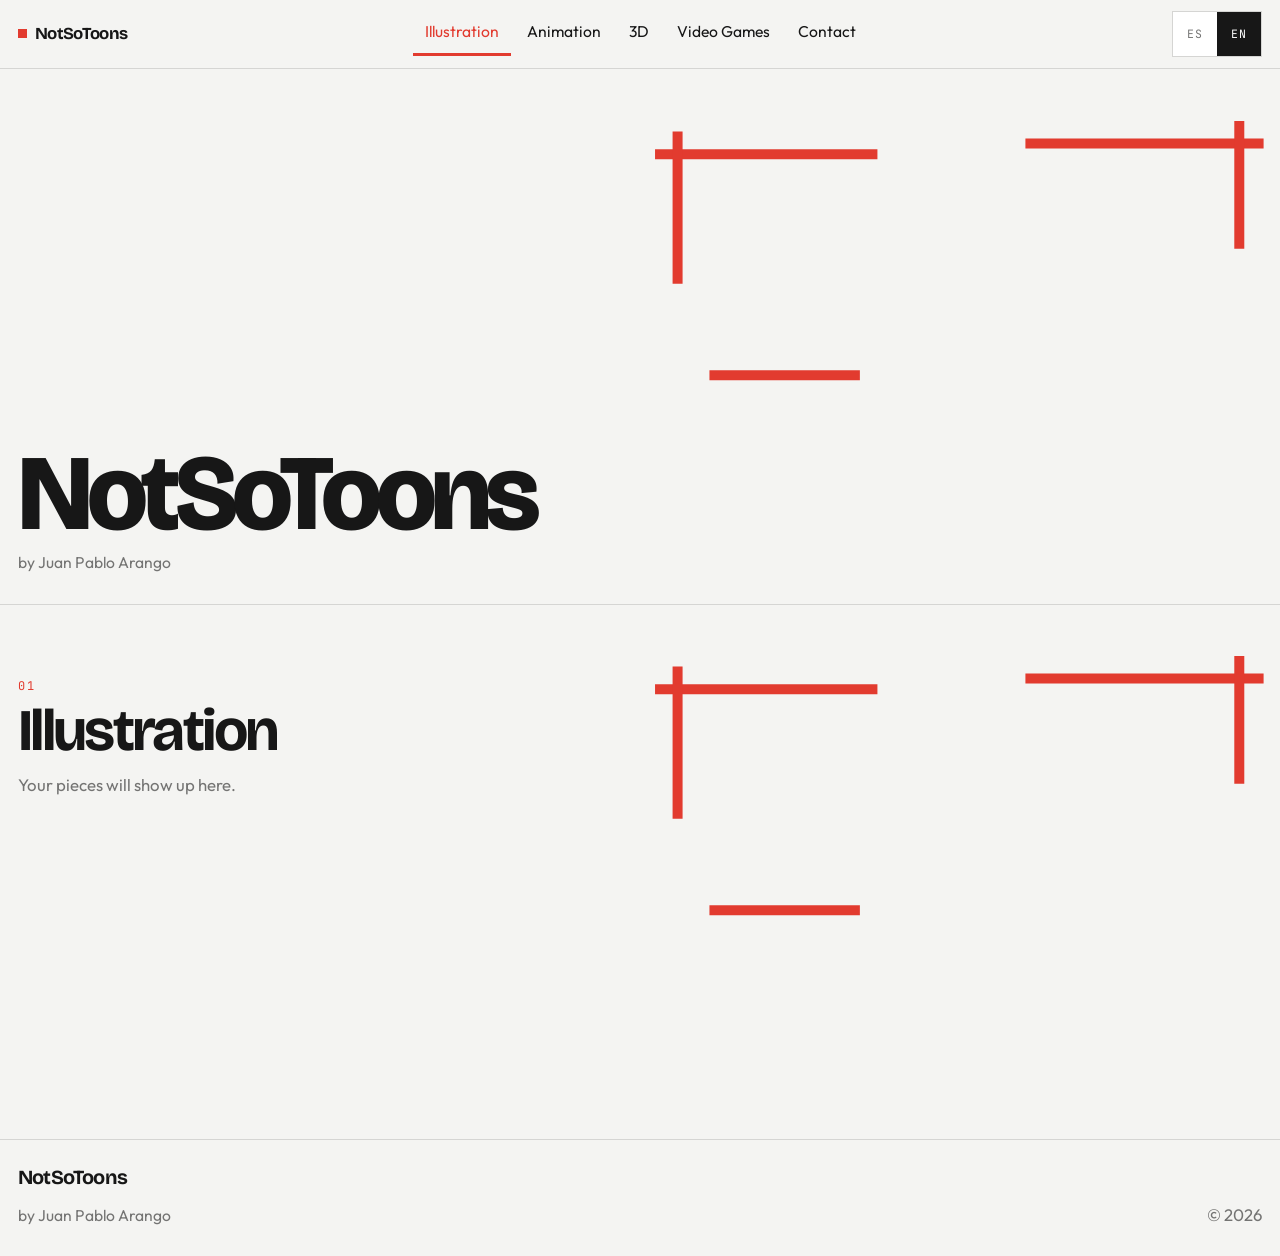
==== commit fb631ba8: "Split the portfolio into five tabs and an editable theme. Each section has its own hash and list. Co" ====
--- a/index.html
+++ b/index.html
@@ -34,10 +34,12 @@
   <header class="nav">
     <div class="nav-bar bleed">
       <a class="brand" href="#top"><span class="brand-name">NotSoToons</span></a>
-      <nav id="nav-links" class="nav-links" aria-label="Secciones / Sections">
-        <a href="#illustration" data-nav="illustration"><span class="only-es">Ilustración y animación</span><span class="only-en">Illustration &amp; Animation</span></a>
-        <a href="#threed" data-nav="threed"><span class="only-es">3D y videojuegos</span><span class="only-en">3D &amp; Video Games</span></a>
-        <a href="#contact" data-nav="contact"><span class="only-es">Contacto</span><span class="only-en">Contact</span></a>
+      <nav id="nav-links" class="nav-links" role="tablist" aria-label="Secciones / Sections">
+        <a href="#illustration" data-nav="illustration" role="tab"><span class="only-es">Ilustración</span><span class="only-en">Illustration</span></a>
+        <a href="#animation" data-nav="animation" role="tab"><span class="only-es">Animación</span><span class="only-en">Animation</span></a>
+        <a href="#3d" data-nav="3d" role="tab">3D</a>
+        <a href="#games" data-nav="games" role="tab"><span class="only-es">Videojuegos</span><span class="only-en">Video Games</span></a>
+        <a href="#contact" data-nav="contact" role="tab"><span class="only-es">Contacto</span><span class="only-en">Contact</span></a>
       </nav>
       <div class="nav-tools">
         <div class="lang" role="radiogroup" aria-label="Idioma / Language">
--- a/css/styles.css
+++ b/css/styles.css
@@ -2,9 +2,18 @@
   --bg: #f4f4f2;
   --paper: #ffffff;
   --ink: #171717;
-  --muted: #5e5e5e;
-  --line: #dededb;
-  --red: #e23b2f;
+  --accent: #e23b2f;
+  --red: var(--accent);
+  --muted: color-mix(in srgb, var(--ink) 58%, var(--bg));
+  --line: color-mix(in srgb, var(--ink) 14%, var(--bg));
+  --line-color: var(--accent);
+  --line-width: 10px;
+  --line-opacity: 1;
+  --radius: 0px;
+  --gap: 28px;
+  --ratio: 2.39;
+  --title-vw: 8.4vw;
+  --title-max: 8.4rem;
   --display: "Bricolage Grotesque", "Avenir Next", "Segoe UI", sans-serif;
   --body: "Outfit", "Avenir Next", "Segoe UI", sans-serif;
   --mono: "JetBrains Mono", ui-monospace, SFMono-Regular, Menlo, Consolas, monospace;
@@ -68,6 +77,8 @@
 
 html[data-lang="es"] .only-en { display: none; }
 html[data-lang="en"] .only-es { display: none; }
+
+[hidden] { display: none !important; }
 
 .bleed {
   width: calc(100% - 20px);
@@ -151,96 +162,66 @@
   color: #fff;
 }
 
-.menu-btn {
-  width: 44px;
-  height: 44px;
-  display: grid;
-  place-items: center;
-  border: 1px solid var(--line);
-  background: var(--paper);
-  cursor: pointer;
-}
-
-.bars {
-  width: 16px;
-  height: 1.5px;
-  background: currentColor;
-  box-shadow: 0 -5px 0 currentColor, 0 5px 0 currentColor;
-  display: block;
-}
-
-body.nav-open .bars { box-shadow: none; transform: rotate(45deg); }
-
-body.nav-open .bars::after {
-  content: "";
-  display: block;
-  width: 16px;
-  height: 1.5px;
-  background: currentColor;
-  transform: rotate(90deg);
-}
+.menu-btn { display: none; }
+
+.nav-bar { flex-wrap: wrap; }
 
 .nav-links {
-  display: none;
-  position: absolute;
-  left: 0;
-  right: 0;
-  top: 100%;
-  z-index: 41;
-  flex-direction: column;
-  background: var(--bg);
-  border-bottom: 1px solid var(--line);
-  padding: 4px 16px 14px;
-}
-
-body.nav-open .nav-links { display: flex; }
+  display: flex;
+  order: 3;
+  flex: 1 0 100%;
+  gap: 0;
+  margin: 0 -10px;
+  padding: 0 4px;
+  overflow-x: auto;
+  overscroll-behavior-x: contain;
+  scrollbar-width: none;
+  border-top: 1px solid var(--line);
+}
+
+.nav-links::-webkit-scrollbar { display: none; }
 
 .nav-links a {
+  flex: 0 0 auto;
   text-decoration: none;
-  padding: 14px 0;
-  border-bottom: 1px solid var(--line);
-  font-family: var(--display);
-  font-size: 1.35rem;
-  letter-spacing: -0.03em;
-}
-
-.nav-links a.is-active { color: var(--red); }
-
-@media (min-width: 980px) {
+  white-space: nowrap;
+  min-height: 44px;
+  padding: 12px 14px 10px;
+  border-bottom: 3px solid transparent;
+  color: var(--ink);
+  font-size: 0.98rem;
+}
+
+.nav-links a.is-active {
+  color: var(--red);
+  border-bottom-color: var(--red);
+}
+
+@media (min-width: 1100px) {
   .nav-bar {
     display: grid;
     grid-template-columns: 1fr auto 1fr;
+    flex-wrap: nowrap;
     gap: 18px;
   }
 
   .brand { margin-right: 0; }
   .nav-tools { justify-self: end; }
-  .menu-btn { display: none; }
 
   .nav-links {
-    display: flex;
-    position: static;
-    flex-direction: row;
+    order: 0;
+    flex: none;
+    margin: 0;
+    padding: 0;
+    overflow: visible;
+    border-top: 0;
     align-items: center;
-    gap: 22px;
-    background: transparent;
-    border: 0;
-    padding: 0;
+    gap: 4px;
   }
 
   .nav-links a {
-    padding: 0 0 4px;
-    border: 0;
-    border-bottom: 2px solid transparent;
-    font-family: var(--body);
+    padding: 8px 12px 6px;
     font-size: 0.98rem;
-    letter-spacing: 0;
-    color: var(--ink);
-  }
-
-  .nav-links a.is-active {
-    color: var(--red);
-    border-bottom-color: var(--red);
   }
 }
 
@@ -269,10 +250,22 @@
 .hero-title {
   font-family: var(--display);
   font-weight: 800;
-  font-size: clamp(2.5rem, 8.4vw, 8.4rem);
+  font-size: clamp(2.2rem, var(--title-vw), var(--title-max));
   line-height: 0.84;
   letter-spacing: -0.055em;
   white-space: nowrap;
+}
+
+.hero.has-image {
+  background-size: cover;
+  background-position: center;
+}
+
+.hero.has-image::before {
+  content: "";
+  position: absolute;
+  inset: 0;
+  background: color-mix(in srgb, var(--bg) 78%, transparent);
 }
 
 .credit {
@@ -282,6 +275,13 @@
   font-weight: 400;
 }
 
+.hero-bio {
+  margin: 14px 0 0;
+  max-width: 40rem;
+  color: var(--ink);
+  font-size: 1.05rem;
+}
+
 .deco-wrap {
   position: absolute;
   right: 1vw;
@@ -298,9 +298,18 @@
   overflow: visible;
 }
 
+.deco path {
+  stroke: var(--line-color);
+  stroke-width: var(--line-width);
+  vector-effect: non-scaling-stroke;
+  opacity: var(--line-opacity);
+}
+
+html[data-lines="off"] .deco-wrap { display: none !important; }
+
 @media (min-width: 900px) {
   .hero {
-    aspect-ratio: 2.39 / 1;
+    aspect-ratio: var(--ratio) / 1;
     align-items: flex-end;
     padding: 0 0 3.2vh;
   }
@@ -333,7 +342,7 @@
 @media (min-width: 900px) {
   .block.is-empty,
   .contact-block {
-    aspect-ratio: 2.39 / 1;
+    aspect-ratio: var(--ratio) / 1;
     padding-top: 8vh;
     padding-bottom: 3vh;
   }
@@ -370,8 +379,8 @@
 
 .works {
   display: grid;
-  grid-template-columns: repeat(12, minmax(0, 1fr));
-  gap: 2.6rem 0.8rem;
+  grid-template-columns: repeat(var(--cols, 1), minmax(0, 1fr));
+  gap: var(--gap);
   padding: 1.6rem 0 2.2rem;
 }
 
@@ -381,22 +390,25 @@
   min-width: 0;
 }
 
-.piece[data-size="large"] { grid-column: span 8; }
-.piece[data-size="medium"] { grid-column: span 6; }
-.piece[data-size="small"] { grid-column: span 4; }
 .piece[data-size="wide"] { grid-column: 1 / -1; }
+
+html[data-cols="2"] .piece[data-size="large"] { grid-column: 1 / -1; }
+html[data-cols="3"] .piece[data-size="large"] { grid-column: span 2; }
 
 .frame {
   position: relative;
-  aspect-ratio: 2.39 / 1;
-  background: #ececea;
-  border-top: 2px solid var(--red);
+  aspect-ratio: var(--ratio) / 1;
+  background: color-mix(in srgb, var(--ink) 6%, var(--bg));
+  border-top: 2px solid var(--accent);
+  border-radius: var(--radius);
   overflow: hidden;
 }
 
-.piece[data-size="large"] .frame { aspect-ratio: 2.15 / 1; }
-.piece[data-size="medium"] .frame { aspect-ratio: 1.7 / 1; }
-.piece[data-size="small"] .frame { aspect-ratio: 1.15 / 1; }
+html[data-cols="2"] .piece[data-size="medium"] .frame,
+html[data-cols="3"] .piece[data-size="medium"] .frame { aspect-ratio: 1.7 / 1; }
+html[data-cols="2"] .piece[data-size="small"] .frame,
+html[data-cols="3"] .piece[data-size="small"] .frame { aspect-ratio: 1.15 / 1; }
+html[data-cols="3"] .piece[data-size="large"] .frame { aspect-ratio: calc(var(--ratio) * 0.9); }
 
 .frame img,
 .frame video,
@@ -430,6 +442,32 @@
   box-decoration-break: clone;
   -webkit-box-decoration-break: clone;
   padding: 0 0.4em 0 0.15em;
+}
+
+html[data-title="overlay"] .piece-title {
+  top: 14px;
+  transform: none;
+}
+
+html[data-title="overlay"] .piece-title span {
+  background: transparent;
+  color: #fff;
+  text-shadow: 0 1px 10px rgba(0, 0, 0, 0.55);
+  padding: 0;
+}
+
+html[data-title="below"] .piece { display: flex; flex-direction: column; }
+html[data-title="below"] .frame { order: 1; }
+html[data-title="below"] .piece-title {
+  order: 2;
+  position: static;
+  transform: none;
+  margin-top: 8px;
+  left: auto;
+}
+html[data-title="below"] .piece-title span {
+  background: transparent;
+  padding: 0;
 }
 
 .play {
@@ -488,7 +526,7 @@
   .piece[data-size="large"] .frame,
   .piece[data-size="medium"] .frame,
   .piece[data-size="small"] .frame {
-    aspect-ratio: 16 / 9;
+    aspect-ratio: min(var(--ratio), 1.778) / 1;
   }
 
   .works { gap: 1.8rem 0; }
